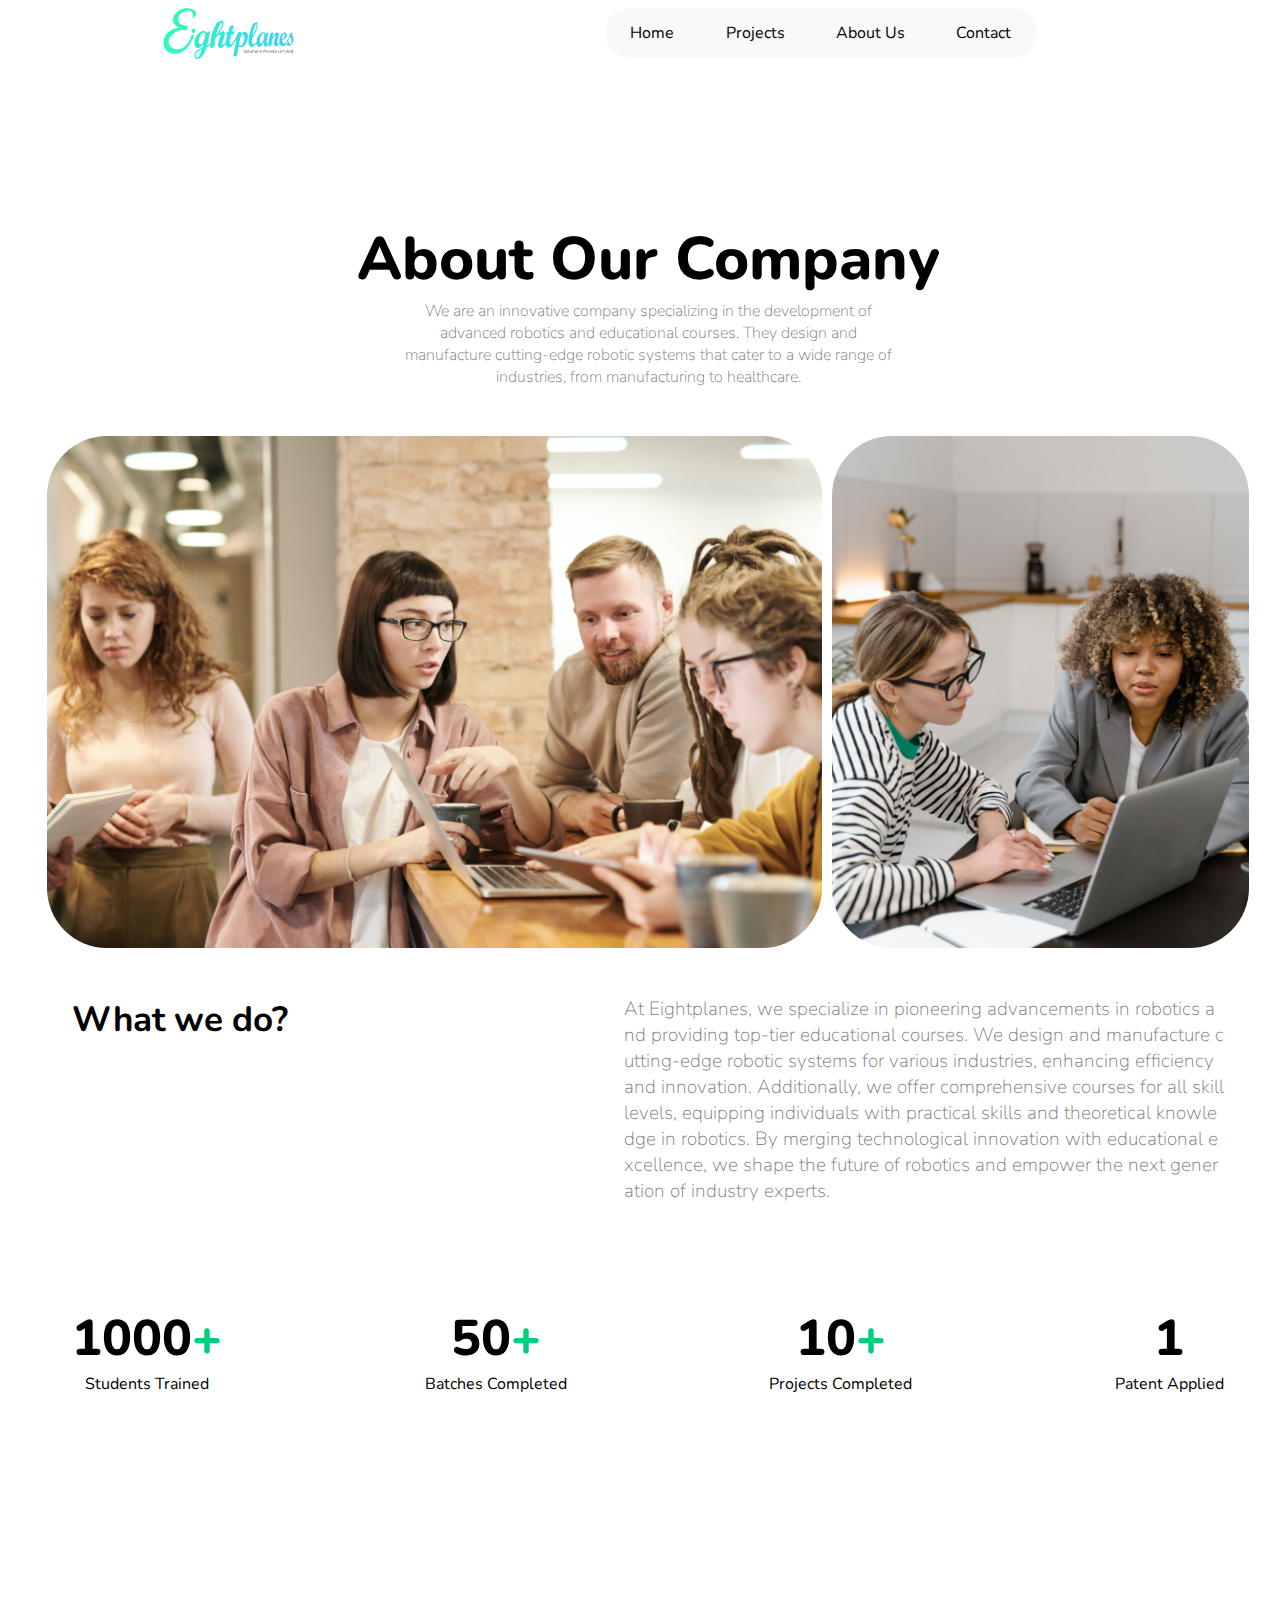
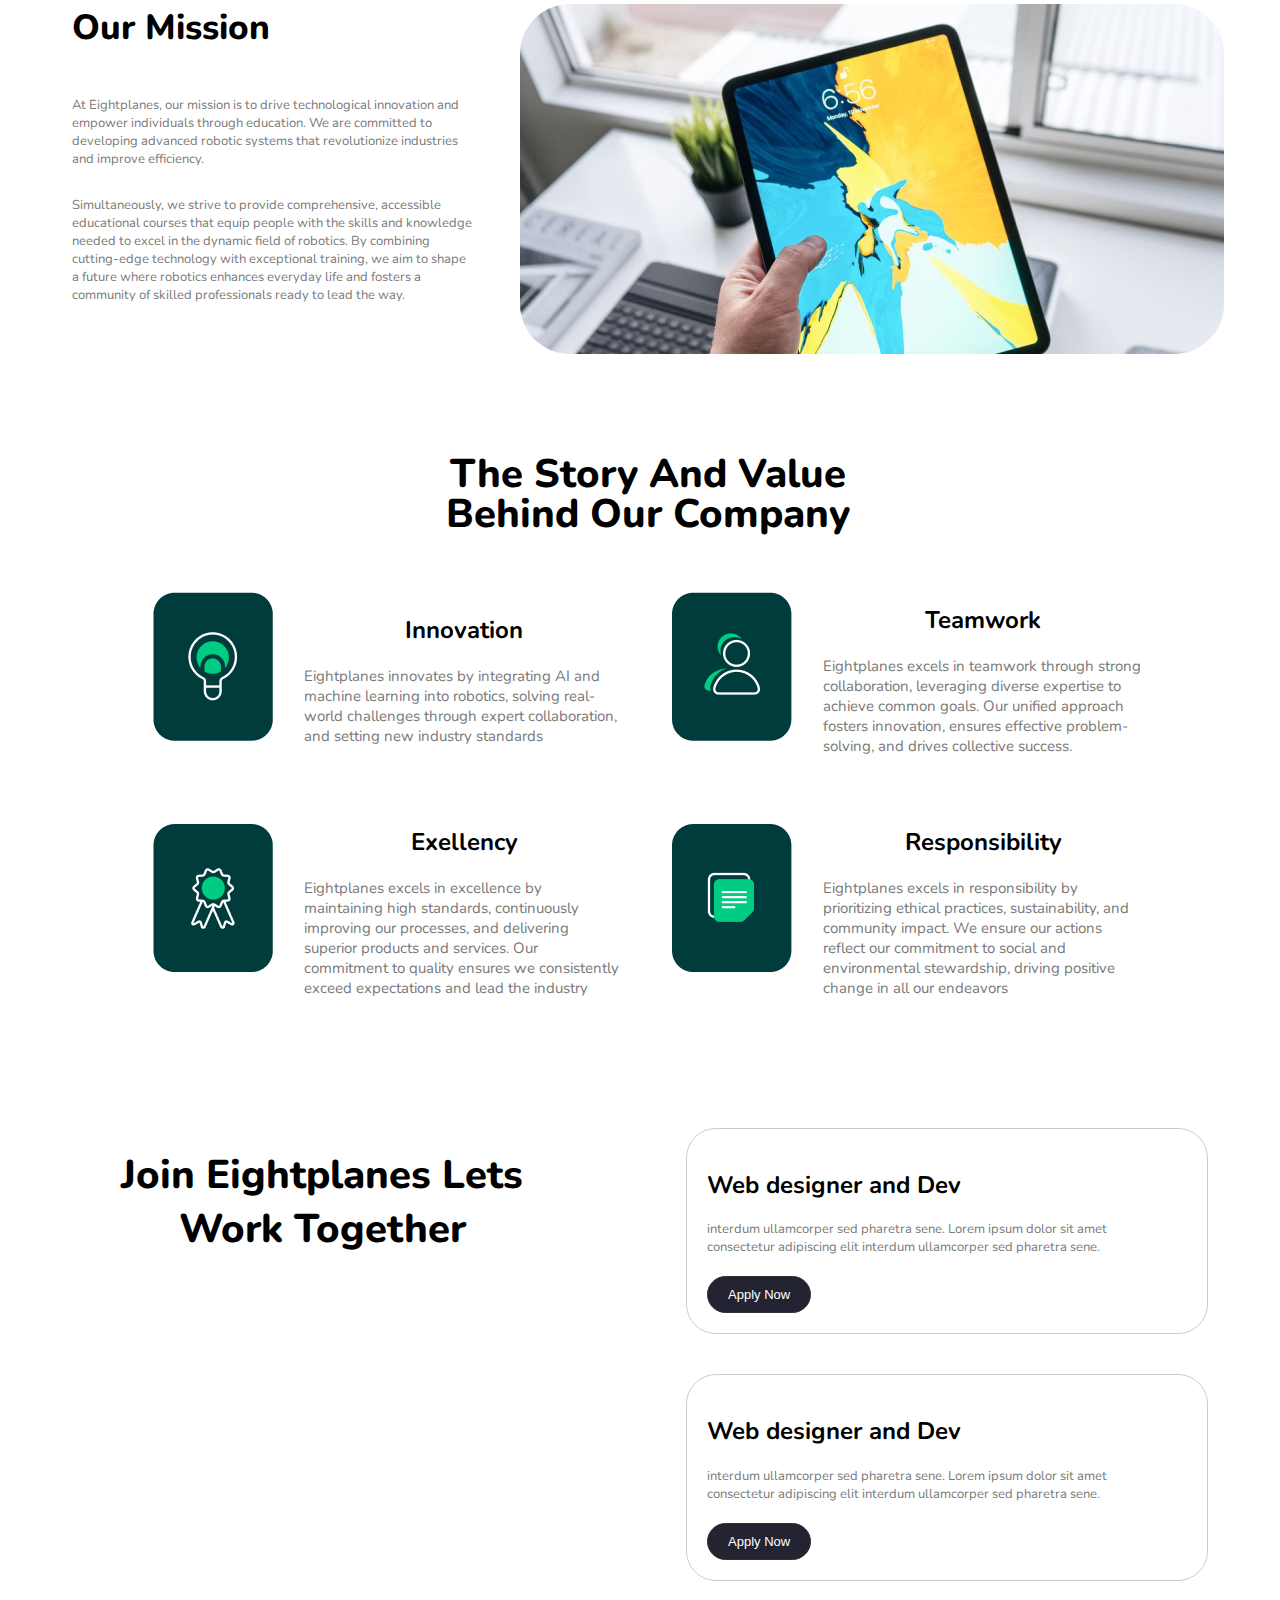
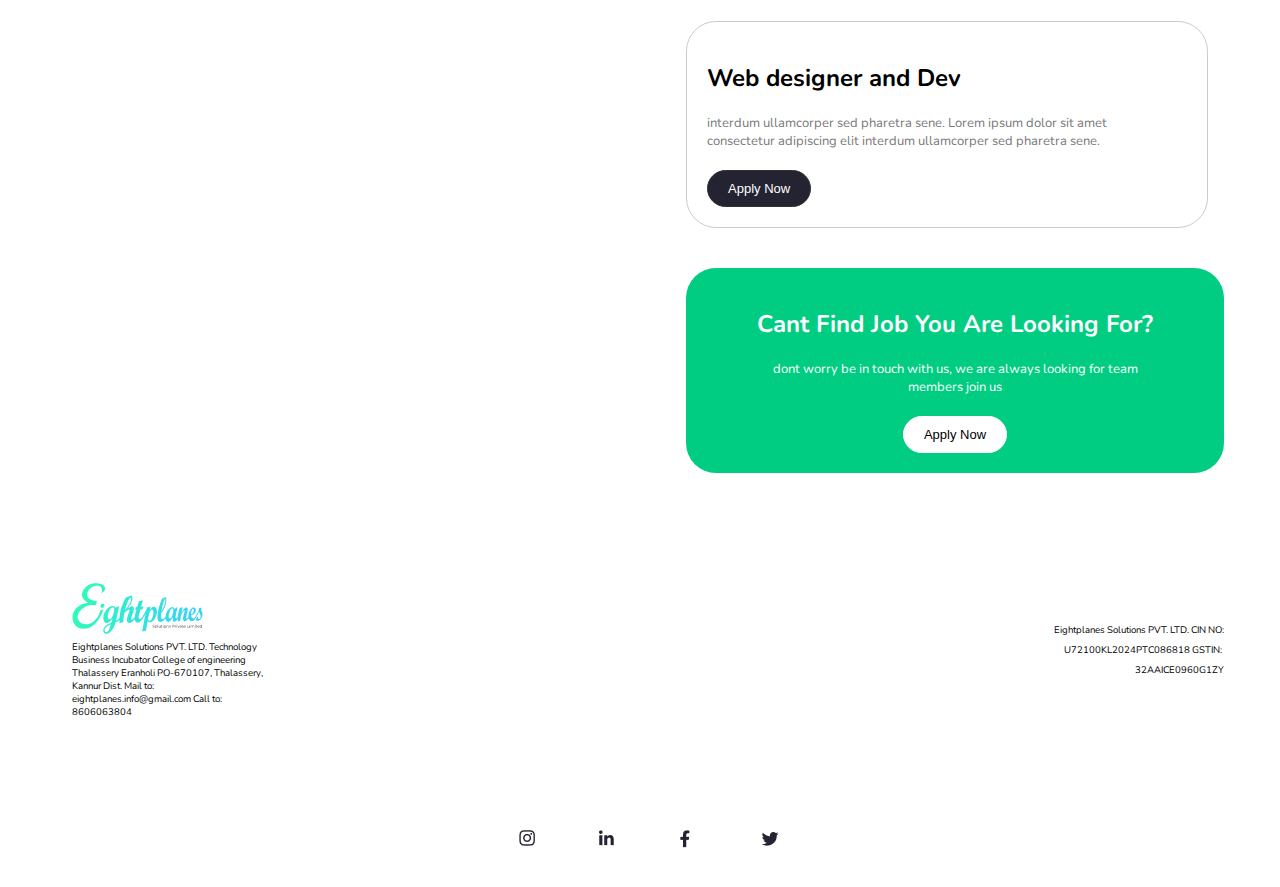
==== About.html @ cf3c5004 "Update About.html" ====
<!DOCTYPE html>
<html lang="en">
  <head>
    <link rel="preconnect" href="https://fonts.googleapis.com" />
    <link rel="preconnect" href="https://fonts.gstatic.com" crossorigin />
    <link
      href="https://fonts.googleapis.com/css2?family=Josefin+Slab&family=Keania+One&family=Merriweather&family=Montserrat&family=Nunito:ital,wght@0,200..1000;1,200..1000&family=Sacramento&display=swap"
      rel="stylesheet"
    />
    <meta charset="UTF-8" />
    <meta name="viewport" content="width=device-width, initial-scale=1.0" />
    <link rel="stylesheet" href="/About_Styles.css" />
    <link
      rel="stylesheet"
      href="https://cdnjs.cloudflare.com/ajax/libs/font-awesome/6.6.0/css/all.min.css"
      integrity="sha512-Kc323vGBEqzTmouAECnVceyQqyqdsSiqLQISBL29aUW4U/M7pSPA/gEUZQqv1cwx4OnYxTxve5UMg5GT6L4JJg=="
      crossorigin="anonymous"
      referrerpolicy="no-referrer"
    />
    <title>Document</title>
  </head>
  <body>
    <div class="circle"></div>
    <div class="circle_2"></div>
    <div class="nav">
      <div class="eplogo">
        <img src="Group 37271.png" alt="" class="logo" />
      </div>
      <div class="navbar-links">
        <a href="#">Home</a>
        <a href="#projectsections1">Projects</a>
        <a href="About.html">About Us</a>
        <a href="#contactpage">Contact</a>
      </div>
      <div class="toggle_btn">
        <i class="fa-solid fa-bars"></i>
      </div>
    </div>
    <div class="dropdown_menu open">
      <ul>
        <li>Home</li>
        <li>About Us</li>
        <li>Contact Us</li>
        <li>Products</li>
      </ul>
    </div>
    <script>
      const toggleBtn = document.querySelector('.toggle_btn')
      const toggleBtnIcon = document.querySelector('.toggle_btn i')
      const DropDownMenu = document.querySelector('.dropdown_menu')

      toggleBtn.onclick = function(){
          DropDownMenu.classList.toggle('open')
          const isOpen = DropDownMenu.classList.contains('open')

          toggleBtnIcon.classList = isOpen
              ? 'fa-solid fa-xmark'
              : 'fa-solid fa-bars'
      }
  </script>
    <div class="main">
      <h1 class="first_h">About Our Company</h1>
      <p class="about_p">
        We are an innovative company specializing in the development of advanced
        robotics and educational courses. They design and manufacture
        cutting-edge robotic systems that cater to a wide range of industries,
        from manufacturing to healthcare.
      </p>
      <div class="imgs">
        <img src="Photo.jpg" class="img_1" alt="" />
        <img src="Photo_2.jpg" class="img_1" alt="" />
      </div>
      <div class="bottom_content">
        <h2>What we do?</h2>
        <div class="child_bottom_cont">
          <p>
            At Eightplanes, we specialize in pioneering advancements in robotics
            and providing top-tier educational courses. We design and
            manufacture cutting-edge robotic systems for various industries,
            enhancing efficiency and innovation. Additionally, we offer
            comprehensive courses for all skill levels, equipping individuals
            with practical skills and theoretical knowledge in robotics. By
            merging technological innovation with educational excellence, we
            shape the future of robotics and empower the next generation of
            industry experts.
          </p>
        </div>
      </div>
      <div class="achieve">
        <div>
          <h1>1000<span style="color: #00cd82">+</span></h1>
          <p>Students Trained</p>
        </div>
        <div>
          <h1>50<span style="color: #00cd82">+</span></h1>
          <p>Batches Completed</p>
        </div>
        <div>
          <h1>10<span style="color: #00cd82">+</span></h1>
          <p>Projects Completed</p>
        </div>
        <div>
          <h1>1</h1>
          <p>Patent Applied</p>
        </div>
      </div>
      <div class="our_mission">
        <div class="mis_content">
          <h1>Our Mission</h1>
          <p>
            At Eightplanes, our mission is to drive technological innovation and
            empower individuals through education. We are committed to
            developing advanced robotic systems that revolutionize industries
            and improve efficiency.
          </p>

          <p>
            Simultaneously, we strive to provide comprehensive, accessible
            educational courses that equip people with the skills and knowledge
            needed to excel in the dynamic field of robotics. By combining
            cutting-edge technology with exceptional training, we aim to shape a
            future where robotics enhances everyday life and fosters a community
            of skilled professionals ready to lead the way.
          </p>
        </div>
        <img src="Mission-Ph.jpg" class="mis_image" alt="" />
      </div>
      <div class="story">
        <h1>The Story And Value Behind Our Company</h1>
        <div class="cards">
          <div class="card_in">
            <div class="card_content">
              <div class="card-a"><img src="Bulb.png" alt="" /></div>

              <div class="para">
                <h2>Innovation</h2>
                <p>
                  Eightplanes innovates by integrating AI and machine learning
                  into robotics, solving real-world challenges through expert
                  collaboration, and setting new industry standards
                </p>
              </div>
            </div>
            <div class="card_content">
              <div class="card-a"><img src="team.png" alt="" /></div>

              <div class="para">
                <h2>Teamwork</h2>
                <p>
                  Eightplanes excels in teamwork through strong collaboration,
                  leveraging diverse expertise to achieve common goals. Our
                  unified approach fosters innovation, ensures effective
                  problem-solving, and drives collective success.
                </p>
              </div>
            </div>
          </div>
          <div class="card_in">
            <div class="card_content">
              <div class="card-a"><img src="Badge.png" alt="" /></div>

              <div class="para">
                <h2>Exellency</h2>
                <p>
                  Eightplanes excels in excellence by maintaining high
                  standards, continuously improving our processes, and
                  delivering superior products and services. Our commitment to
                  quality ensures we consistently exceed expectations and lead
                  the industry
                </p>
              </div>
            </div>
            <div class="card_content">
              <div class="card-a"><img src="Responsibility.png" alt="" /></div>

              <div class="para">
                <h2>Responsibility</h2>
                <p>
                  Eightplanes excels in responsibility by prioritizing ethical
                  practices, sustainability, and community impact. We ensure our
                  actions reflect our commitment to social and environmental
                  stewardship, driving positive change in all our endeavors
                </p>
              </div>
            </div>
          </div>
        </div>
      </div>
      <div class="jobs">
        <div class="title">
          <h1>Join Eightplanes Lets Work Together</h1>
        </div>
        <div class="job">
          <div class="job_card">
            <h2>Web designer and Dev</h2>
            <div class="pg">
              <p>
                interdum ullamcorper sed pharetra sene. Lorem ipsum dolor sit
                amet consectetur adipiscing elit interdum ullamcorper sed
                pharetra sene.
              </p>
            </div>
            <button class="btn">Apply Now</button>
          </div>
          <div class="job_card">
            <h2>Web designer and Dev</h2>
            <div class="pg">
              <p>
                interdum ullamcorper sed pharetra sene. Lorem ipsum dolor sit
                amet consectetur adipiscing elit interdum ullamcorper sed
                pharetra sene.
              </p>
            </div>
            <button class="btn">Apply Now</button>
          </div>
          <div class="job_card">
            <h2>Web designer and Dev</h2>
            <div class="pg">
              <p>
                interdum ullamcorper sed pharetra sene. Lorem ipsum dolor sit
                amet consectetur adipiscing elit interdum ullamcorper sed
                pharetra sene.
              </p>
            </div>
            <button class="btn">Apply Now</button>
          </div>
          <div class="green_card">
            <h2>Cant Find Job You Are Looking For?</h2>
            <div class="pg">
              <p>
                dont worry be in touch with us, we are always looking for team
                members join us
              </p>
            </div>

            <button class="btn_grn">Apply Now</button>
          </div>
        </div>
      </div>
      <div class="footer">
        <div class="prim">
          <div class="logo"><img src="/Group 37271.png" alt=""></div>
          <div class="address">
            <p>
              Eightplanes Solutions PVT. LTD. Technology Business Incubator
              College of engineering Thalassery Eranholi PO-670107, Thalassery,
              Kannur Dist. Mail to: eightplanes.info@gmail.com Call to:
              8606063804
            </p>
          </div>
        </div>
        <div class="numbers">
          <p>
            Eightplanes Solutions PVT. LTD. CIN NO: U72100KL2024PTC086818
            GSTIN:  32AAICE0960G1ZY
          </p>
        </div>
      </div>
      <div class="social">
        <div class="insta"><img src="insta.png" alt="" /></div>
        <div class="link"><img src="link.png" alt="" /></div>
        <div class="face"><img src="face.png" alt="" /></div>
        <div class="twit"><img src="twitter.png" alt="" /></div>
      </div>
    </div>
  </body>
</html>
---- About_Styles.css ----
h1 {
  margin: 0px;
}
body {
  font-family: "Nunito", sans-serif;
  display: flex;
  flex-flow: column;
  align-items: center;
  justify-content: center;
  width: 100%;
}
.navbar-links {
  display: flex;
  align-items: center;
  justify-content: space-around;
  width: 27rem;
  background-color: #f9f9f9;
  border-radius: 30px;
  margin-right: 6rem;
}
.navbar-links a {
  text-decoration: none;
  color: black;
  font-family: "Nunito", sans-serif;
}
.nav {
  z-index: 2;
  justify-content: space-around;
  display: flex;
  flex-flow: row;
  width: 100%;
}
.dropdown_menu {
  display: none;
  position: absolute;
  right: 1rem;
  top: 70px;
  height: 0px;
  font-size: 0.7rem;
  text-align: right;
  width: 320px;
  background: rgba(80, 80, 80, 0.2);
  overflow: hidden;
  backdrop-filter: blur(5px);
  border-radius: 20px;
  transition: height 0.2s cubic-bezier(0.175, 0.885, 0.32, 1.275);
}
.dropdown_menu.open {
  height: 180px;
}
.dropdown_menu ul {
  padding-left: 0;
}
.dropdown_menu li {
  justify-content: center;
  align-items: center;
  padding: 0.7rem;
  display: flex;
  list-style: none;
  padding-right: 0.7rem;
}
.nav .toggle_btn {
  color: black;
  cursor: pointer;
  font-size: 1.5rem;
  display: none;
}
.about_p {
  font-weight: 2;
  text-align: center;
  width: 31.25rem;
  font-size: 1rem;
  color: #797979;
}

.list p {
  font-size: 0.813rem;
  font-weight: 600;
  padding-left: i.875rem;
  padding-right: 1.875rem;
  margin: 0px;
}
.odd {
  padding-right: 0px;
}
.list {
  align-items: center;
  margin: 0px;
  background: white;
  border-radius: 2.438rem;
  justify-content: center;
  padding: 0.313rem;
  display: flex;
  flex-flow: row;
  width: -moz-fit-content;
  width: fit-content;
  height: 0.625rem;
  padding-left: 3.25rem;
  padding-top: 1.5rem;
  padding-bottom: 1.5rem;
}
.eplogo {
  height: 3.125rem;
}
.main {
  margin-top: 10rem;
  align-items: center;
  justify-content: center;
  display: flex;
  flex-direction: column;
  height: fit-content;
  width: 100%;
}
.main p {
  margin: 0px;
}
.main h1 {
  text-align: center;
  font-weight: 800;
  font-size: 3.75rem;
}
.imgs {
  align-items: center;
  width: -moz-fit-content;
  width: fit-content;
  height: 40vw;
  display: flex;
  gap: 0.625rem;
  justify-content: center;
  margin: 3rem 0;
}

.img_1,
.img_2 {
  border-radius: 3.75rem;
  height: 100%;
}
.bottom_content {
  padding-bottom: 6.25rem;
  height: fit-content;
  width: 90%;
  display: flex;
  flex-flow: row;
  justify-content: space-between;
}
.bottom_content h2 {
  margin: 0px;
  font-size: 2.188rem;
}
.child_bottom_cont {
  height: fit-content;
  width: 37.5rem;
  word-break: break-all;
  align-items: end;
}
.child_bottom_cont p {
  font-size: 1.188rem;
  font-weight: 2;
  color: #797979;
}
.achieve {
  height: 6.25rem;
  width: 90%;
  display: flex;
  flex-flow: row;
  justify-content: space-between;
}
.achieve h1 {
  font-size: 3.125rem;
}
.achieve div {
  text-align: center;
  height: 9.375rem;
  width: -moz-fit-content;
  width: fit-content;
  display: flex;
  flex-flow: column;
}
.our_mission {
  margin-top: 12.5rem;
  width: 90%;
  display: flex;
  flex-flow: row;
  gap: 3rem;
}
.our_mission h1 {
  width: -moz-fit-content;
  width: fit-content;
  font-size: 2.188rem;
}
.mis_content {
  display: flex;
  justify-content: space-between;
  flex-flow: column;
  height: 18.75rem;
  width: 50rem;
}
.mis_content h1 {
  margin-bottom: 1rem;
}
.mis_content p {
  width: 25rem;
  font-size: 0.813rem;
  color: #797979;
}
.mis_image {
  border-radius: 3.125rem;
  width: 120%;
}
.story {
  padding-top: 6.25rem;
  padding-bottom: 6.25rem;
  height: fit-content;
  width: 62.5rem;
  display: flex;
  flex-flow: column;
  align-items: center;
}
.story h1 {
  line-height: 2.5rem;
  text-align: center;
  font-size: 2.5rem;
  margin-top: 0px;
  width: 31.25rem;
}
.cards {
  display: flex;
  flex-flow: column;
  height: fit-content;
}
.card_in {
  margin-top: 3.125rem;
  height: fit-content;
  gap: 3rem;
  display: flex;
  flex-flow: row;
  justify-content: space-between;
}
.card_content {
  display: flex;
  flex-flow: row;
  align-items: center;
  justify-content: space-evenly;
  gap: 2rem;
}
.card-a {
  border-radius: 0.625rem;
  width: 7.438rem;
}

.para {
  align-items: center;
  width: 20rem;
  display: flex;
  flex-flow: column;
}
.para h1 {
  font-size: 0.7rem;
  font-weight: 400;
}
.para p {
  font-size: 0.938rem;
  color: #797979;
}
.jobs {
  justify-content: space-between;
  display: flex;
  flex-flow: row;
  width: 90%;
  height: fit-content;
  margin-bottom: 5rem;
}
.job {
  display: flex;
  flex-flow: column;
  justify-content: space-between;
  margin-left: 3rem;
  padding: 0.625rem 0;
  height: fit-content;
}
.job_card {
  border-style: solid;
  border-width: 0.063rem;
  border-radius: 1.875rem;
  margin-top: 1.25rem;
  margin-bottom: 1.25rem;
  border-color: #cbcbcb;
  padding-top: 1.25rem;
  padding-bottom: 1.25rem;
  padding-left: 1.25rem;
  display: flex;
  flex-flow: column;
  width: 31.25rem;
  height: fit-content;
}
button {
  font-size: 0.813rem;
  width: -moz-fit-content;
  width: fit-content;
  height: fit-content;
  background-color: #242331;
  color: #ffffff;
  padding-bottom: 0.625rem;
  padding-top: 0.625rem;
  border-style: solid;
  border-radius: 1.25rem;
  border-width: 0.063rem;
  border-color: #313131;
  padding-left: 1.25rem;
  padding-right: 1.25rem;
  margin-top: 1.25rem;
}
.pg {
  width: 25rem;
  height: fit-content;
}
.pg p {
  font-size: 0.813rem;
  color: #797979;
}
.title {
  padding-top: 3.125rem;
  width: 31.25rem;
  font-size: 2.5rem;
}
.title h1 {
  font-size: 2.5rem;
}
.green_card {
  color: white;
  margin-top: 1.25rem;
  margin-bottom: 1.25rem;
  background-color: #00cd82;
  text-align: center;
  border-width: 0.188rem;
  border-color: white;
  border-radius: 1.875rem;
  padding: 1.25rem;
  display: flex;
  flex-flow: column;
  width: 31.125rem;
  height: fit-content;
  justify-content: center;
  align-items: center;
}
.green_card p {
  color: #ffffff;
}
.green_card button {
  background-color: #ffffff;
  border-color: white;
  color: black;
}
.btn {
  transition: color 0.5s, background-color 0.5s;
}
.btn_grn {
  transition: color 0.5s, background-color 0.5s;
}
.btn:hover {
  font-size: 0.813rem;
  width: -moz-fit-content;
  width: fit-content;
  height: fit-content;
  background-color: white;
  color: black;
  padding-bottom: 0.625rem;
  padding-top: 0.625rem;
  border-style: solid;
  border-radius: 1.25rem;
  border-width: 0.063rem;
  border-color: #313131;
  padding-left: 1.25rem;
  padding-right: 1.25rem;
  margin-top: 1.25rem;
}
.btn_grn:hover {
  font-size: 0.813rem;
  width: -moz-fit-content;
  width: fit-content;
  height: fit-content;
  background-color: #00cd82;
  color: white;
  padding-bottom: 0.625rem;
  padding-top: 0.625rem;
  border-style: solid;
  border-radius: 1.25rem;
  border-width: 0.063rem;
  border-color: white;
  padding-left: 1.25rem;
  padding-right: 1.25rem;
  margin-top: 1.25rem;
}
.footer {
  margin-bottom: 5rem;
  width: 90%;
  height: fit-content;
  display: flex;
  flex-flow: row;
  justify-content: space-between;
  align-items: center;
}
.prim {
  width: -moz-fit-content;
  width: fit-content;
  height: fit-content;
  display: flex;
  flex-flow: column;
  justify-content: space-between;
}
.prim .eplogo {
  margin-bottom: 1.25rem;
}
.address {
  width: 12.5rem;
  font-size: 0.6rem;
  color: black;
}
.numbers {
  width: 12.5rem;
  height: fit-content;
  font-size: 0.6rem;
  align-items: center;
  justify-content: center;
}
.numbers p {
  line-height: 1.25rem;
  text-align: right;
}
.social {
  width: -moz-fit-content;
  width: fit-content;
  height: fit-content;
  display: flex;
  flex-flow: row;
}
.insta {
  margin: 2rem;
  width: 1.047rem;
  height: 1.047rem;
}
.link {
  margin: 2rem;
  width: 1.047rem;
  height: 1.047rem;
}
.face {
  margin: 2rem;
  width: 1.047rem;
  height: 1.047rem;
}
.twit {
  margin: 2rem;
  width: 1.047rem;
  height: 1.047rem;
}

@media (max-width: 1100px) {
  .card-a{
    margin-top: 2.9rem;
  }
  .card-b{
    margin-top: 2.9rem;
  }
  .card-c{
    margin-top: 2.9rem;
  }
  .card-d{
    margin-top: 2.9rem;
  }
  .mis_content{
    width: fit-content;
  }
  .mis_image{
    width: 30rem;
  }
  .our_mission{
    width: fit-content;
  }
  .para {
    width: 15rem;
  }
}

@media (max-width: 800px) {
  .card-a{
    margin-top: 2.9rem;
  }
  .card-b{
    margin-top: 2.9rem;
  }
  .card-c{
    margin-top: 2.9rem;
  }
  .card-d{
    margin-top: 2.9rem;
  }
  .numbers p{
    margin-top: 2rem;
  }
  body{
    display: flex;
    align-items: center;
  }

  .mis_content{
    width: fit-content;
    align-items: center;
  }
  .card_in {
    flex-flow: column;
  }

  .our_mission {

    flex-direction: column;
    align-items: center;
  }
  .mis_content h1{
    font-size: 3rem;
  }
  .mis_content p{
    width: 35rem;
    text-align: center;
    font-size: 0.9rem;
  }
  .job_card{
    padding-left: 0;
    align-items: center;
  }
  .job_card p{
    text-align: center;
  }

  .mis_image {
    width: 100%;
  }

  .jobs {
    flex-direction: column;
    align-items: center;
  }

  .job {
    margin-left: 0;
    align-items: center;
  }
}

@media (max-width: 600px) {
  .nav .toggle_btn{
    display: block;
  }
  .dropdown_menu{
    display: block;
    top : 85px;
    width: 33.438rem;
  }
  .eplogo .logo{
    margin-left: 2rem;
    width: 5rem;
    height: 2rem;
  }
  .nav{
    align-items: center;
    justify-content: space-between;
    padding: 2rem;
  }
  .nav .list{
    display: none;
  }
  .nav .toggle_btn{
    margin-right: 2rem;
    display: block;
  }
  .bottom_content h2{
    font-size: 2rem;
  }
  .child_bottom_cont p{
    font-size: 1rem;
  }
  .achieve h1{
    font-size: 2.5rem;
  }
  .achieve p{
    display: flex;
    align-items: center;
    text-align: center;
    font-size: 0.9rem;
  }
  .main .first_h{
    margin-top: 5rem;
    font-size: 3rem;
    margin-bottom: 2rem;
  }
  body{
    width: 100vw;
    display: flex;
    justify-content: space-between;
    align-items: center;
  }
  .imgs {
    flex-direction: column;
    height: fit-content;
    width: 90%;
  }

  .img_1 {
    height: auto;
    width: 100%;
  }

  .job_card {
    align-items: center;
    padding-left: 0;
    width: 22rem;
  }

  .pg {
    width: 20rem;
    text-align: center;
  }
  .story{
    width: fit-content;
  }
  .our_mission{
    width: fit-content;
    align-items: center;
  }
  .mis_content{
    display: flex;
    align-items: center;
    width: fit-content;
    text-align: center;
  }
  .numbers{
    margin-top: 2.1rem;
  }
}

@media (max-width: 412px) {
  .cards{
    width: 20rem;
  }
  .dropdown_menu{
    right: 20px;
    display: block;
    width: 20rem;
  }
  .main .first_h{
    font-size: 2.5rem;
  }
  .bottom_content{
    align-items: center;
    flex-flow: column;
  }
  .bottom_content h2{
    font-size: 2rem;
  }
  .child_bottom_cont{
    width: 20rem;
  }
  .child_bottom_cont p{
    width: 20rem;
    text-align: center;
    font-size: 0.7rem;
  }
  .achieve{
    align-items: center;
    justify-content: space-between;
    height: fit-content;
  }
  .mis_content{
    height: fit-content;
  }
  .mis_image{
    border-radius: 1rem;
    width: 20rem;
  }
  .nav .toggle_btn{
    margin-right: 0;
  }
  .nav{
    justify-content: space-between;
    width: 20rem;
    padding: 0;
    align-items: center;
  }
  .eplogo{
    align-items: center;
    display: flex;
    justify-content: left;
  }
  .eplogo .logo{
    margin-left:0 ;
  }
  .first_h{
    width: 20rem;
  }
  body{
    width: 100vw;
    display: flex;
    justify-content: space-between;
    align-items: center;
  }
  .our_mission{
    width: fit-content;
  }
  .mis_content{
    width: fit-content;
  }
  .mis_content p{
    width: 20rem;
  }
  .about_p{
    width: 20rem;
  }
  .story h1{
    width: 20rem;
  }
  .green_card{
    width: 20rem;
  }
  .title h1{
    width: 20rem;
  }
  .title{
    width: 20rem;
  }
  .achieve{
    flex-flow: column;
    width: fit-content;
  }
  .card-a img{
    height: 8em;
  }
  .card_content{
    width: 20rem;
  }
  .para p{
    font-size: 0.7rem;
  }
  .para h2{
    text-align: left;
  }
  .para{
    display: flex;
    align-items: flex-start;
    justify-content: right;
  }
  .address p{
    text-align: center;
    font-size: 0.5rem;
  }
  .footer{
    flex-flow: column;
  }
  .numbers p{
    text-align: center;
    font-size: 0.5rem;
    margin-top: 0;
  }
  .numbers{
    padding-top: 0;
  }
  .prim .logo{
    margin-bottom: 24px;
    align-items: center;
    display: flex;
    justify-content: center;
    margin-left:0 ;
  }
}
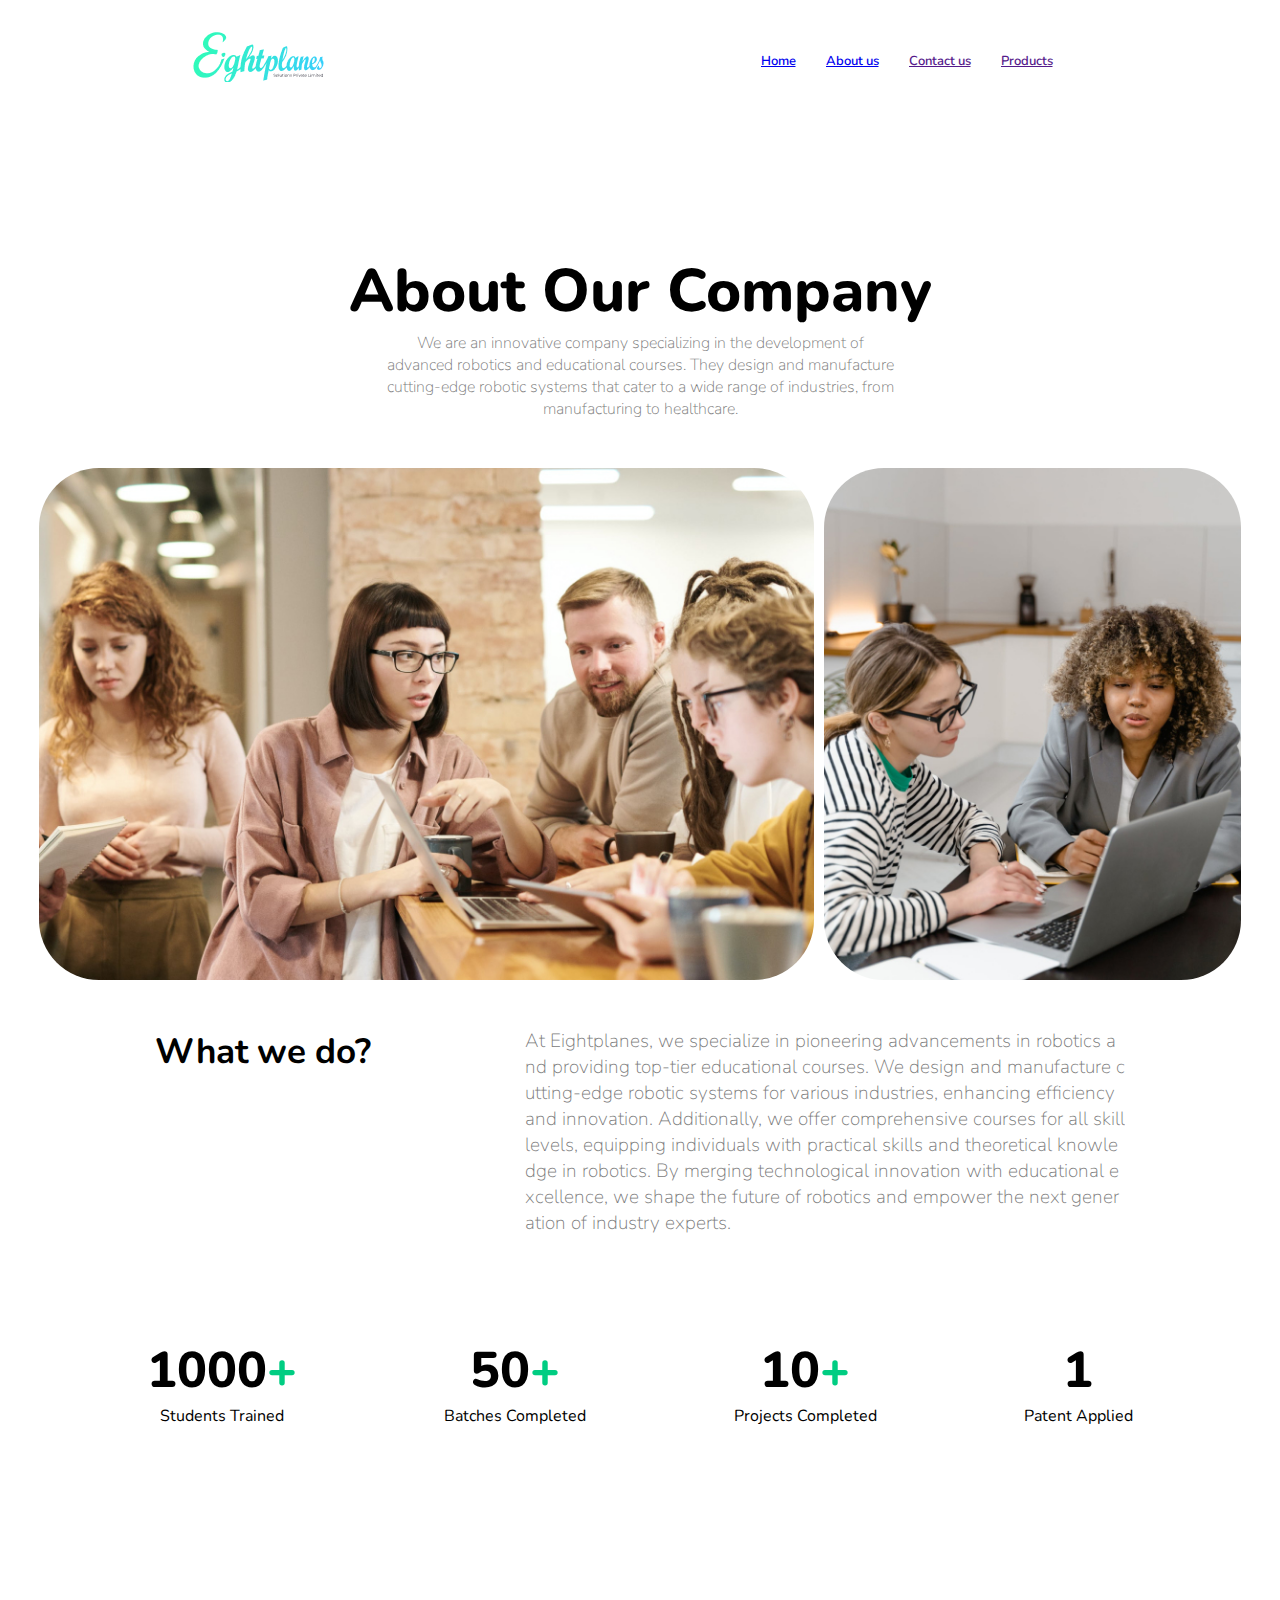
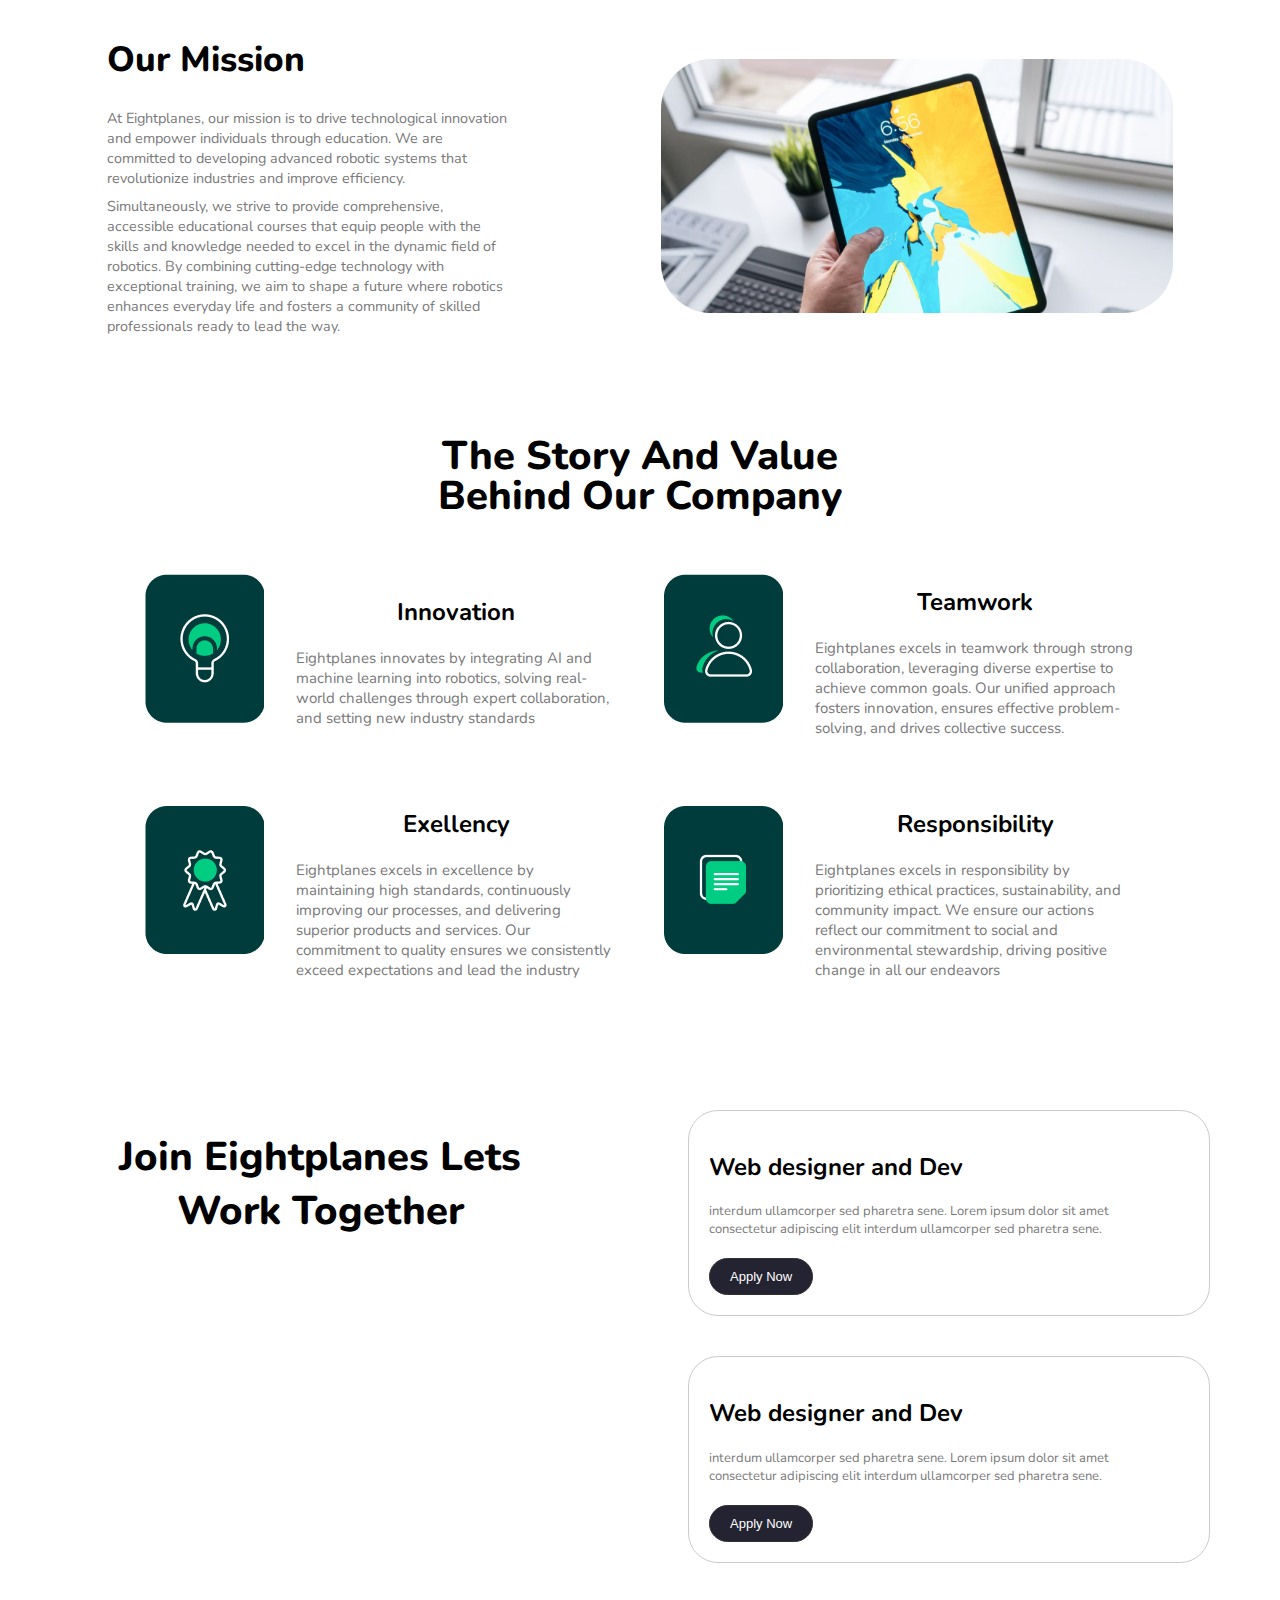
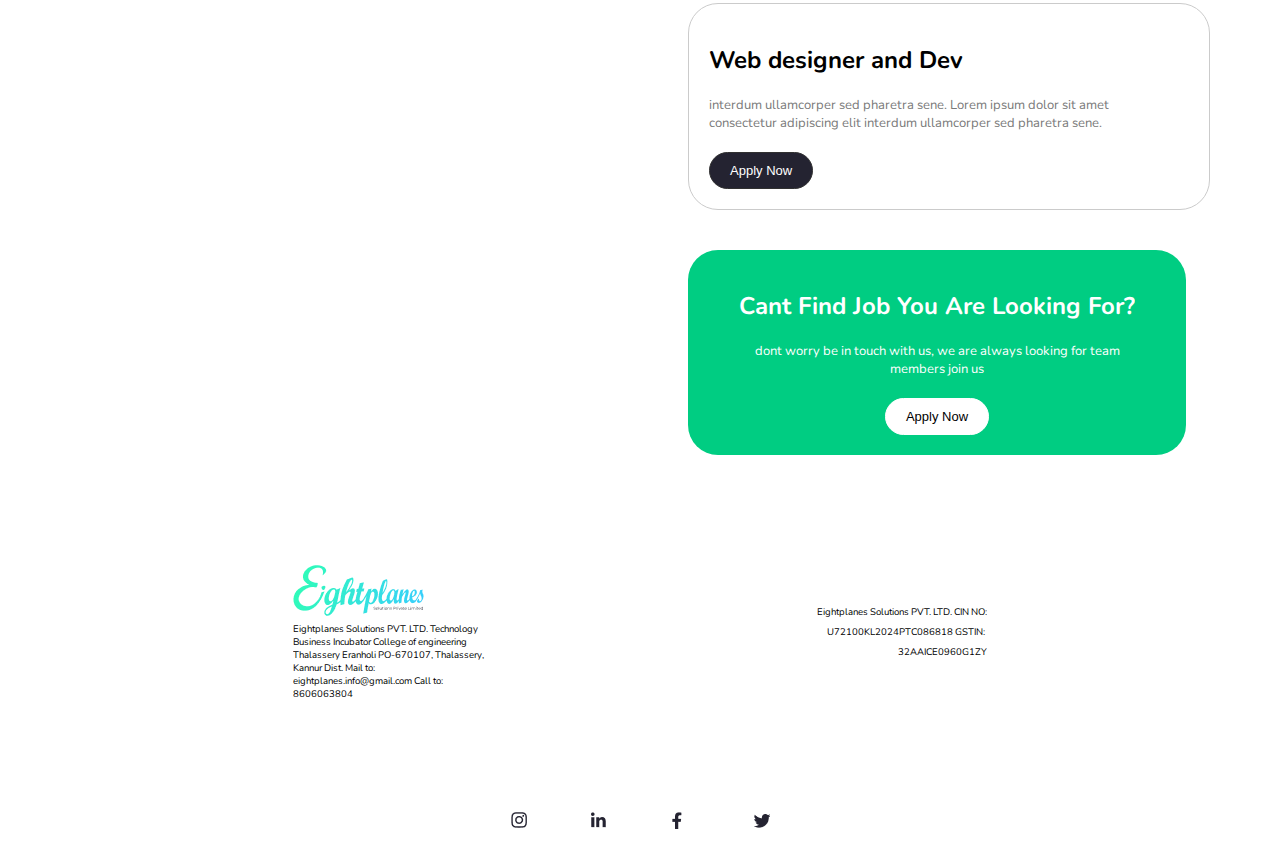
==== commit 1fba3e5f: "Add files via upload" ====
--- a/About.html
+++ b/About.html
@@ -26,23 +26,25 @@
       <div class="eplogo">
         <img src="Group 37271.png" alt="" class="logo" />
       </div>
-      <div class="navbar-links">
-        <a href="#">Home</a>
-        <a href="#projectsections1">Projects</a>
-        <a href="About.html">About Us</a>
-        <a href="#contactpage">Contact</a>
+      <div class="list">
+        <p><a href="index.html">Home</a></p>
+        <p><a href="#">About us</a></p>
+        <p><a href="">Contact us</a></p>
+        <p class="odd"><a href="">Products</a></p>
       </div>
       <div class="toggle_btn">
         <i class="fa-solid fa-bars"></i>
       </div>
     </div>
-    <div class="dropdown_menu open">
-      <ul>
-        <li>Home</li>
-        <li>About Us</li>
-        <li>Contact Us</li>
-        <li>Products</li>
-      </ul>
+    <div class="cover-drop">
+      <div class="dropdown_menu open">
+        <ul>
+          <li><a href="index.html">Home</a></li>
+          <li><a href="#">About us</a></li>
+          <li><a href="">Contact us</a></li>
+          <li><a href="">Products</a></li>
+        </ul>
+      </div>
     </div>
     <script>
       const toggleBtn = document.querySelector('.toggle_btn')
@@ -60,12 +62,14 @@
   </script>
     <div class="main">
       <h1 class="first_h">About Our Company</h1>
-      <p class="about_p">
+      <div class="about_p">
+        <p>
         We are an innovative company specializing in the development of advanced
         robotics and educational courses. They design and manufacture
         cutting-edge robotic systems that cater to a wide range of industries,
         from manufacturing to healthcare.
-      </p>
+        </p>
+      </div>
       <div class="imgs">
         <img src="Photo.jpg" class="img_1" alt="" />
         <img src="Photo_2.jpg" class="img_1" alt="" />
--- a/About_Styles.css
+++ b/About_Styles.css
@@ -1,3 +1,7 @@
+*{
+  overflow-x: hidden;
+}
+
 h1 {
   margin: 0px;
 }
@@ -7,34 +11,27 @@
   flex-flow: column;
   align-items: center;
   justify-content: center;
-  width: 100%;
-}
-.navbar-links {
-  display: flex;
-  align-items: center;
-  justify-content: space-around;
-  width: 27rem;
-  background-color: #f9f9f9;
-  border-radius: 30px;
-  margin-right: 6rem;
-}
-.navbar-links a {
-  text-decoration: none;
-  color: black;
-  font-family: "Nunito", sans-serif;
+  width: 100vw;
+  margin: 0;
 }
 .nav {
+  margin-top: 2rem;
+  padding-left: 0;
+  padding-right: 0;
   z-index: 2;
   justify-content: space-around;
   display: flex;
   flex-flow: row;
-  width: 100%;
+  width: 100vw;
+}
+.cover-drop{
+  width: 100vw;
+  display: flex;
+  align-items: flex-start;
+  justify-content: right;
 }
 .dropdown_menu {
   display: none;
-  position: absolute;
-  right: 1rem;
-  top: 70px;
   height: 0px;
   font-size: 0.7rem;
   text-align: right;
@@ -66,11 +63,17 @@
   display: none;
 }
 .about_p {
+  display: flex;
+  align-items: center;
+  justify-content: center;
+  width: 100vw;
   font-weight: 2;
   text-align: center;
-  width: 31.25rem;
   font-size: 1rem;
   color: #797979;
+}
+.about_p p{
+  width: 32.125rem;
 }
 
 .list p {
@@ -84,6 +87,7 @@
   padding-right: 0px;
 }
 .list {
+  overflow-y: hidden;
   align-items: center;
   margin: 0px;
   background: white;
@@ -100,6 +104,7 @@
   padding-bottom: 1.5rem;
 }
 .eplogo {
+  overflow-y: hidden;
   height: 3.125rem;
 }
 .main {
@@ -121,8 +126,7 @@
 }
 .imgs {
   align-items: center;
-  width: -moz-fit-content;
-  width: fit-content;
+  width: 100vw;
   height: 40vw;
   display: flex;
   gap: 0.625rem;
@@ -138,10 +142,10 @@
 .bottom_content {
   padding-bottom: 6.25rem;
   height: fit-content;
-  width: 90%;
-  display: flex;
-  flex-flow: row;
-  justify-content: space-between;
+  width: 100vw;
+  display: flex;
+  flex-flow: row;
+  justify-content: space-evenly;
 }
 .bottom_content h2 {
   margin: 0px;
@@ -160,10 +164,10 @@
 }
 .achieve {
   height: 6.25rem;
-  width: 90%;
-  display: flex;
-  flex-flow: row;
-  justify-content: space-between;
+  width: 100vw;
+  display: flex;
+  flex-flow: row;
+  justify-content: space-evenly;
 }
 .achieve h1 {
   font-size: 3.125rem;
@@ -178,13 +182,14 @@
 }
 .our_mission {
   margin-top: 12.5rem;
-  width: 90%;
-  display: flex;
-  flex-flow: row;
+  width: 100vw;
+  display: flex;
+  flex-flow: row;
+  justify-content: space-evenly;
+  align-items: center;
   gap: 3rem;
 }
 .our_mission h1 {
-  width: -moz-fit-content;
   width: fit-content;
   font-size: 2.188rem;
 }
@@ -193,25 +198,25 @@
   justify-content: space-between;
   flex-flow: column;
   height: 18.75rem;
-  width: 50rem;
+  width: fit-content;
 }
 .mis_content h1 {
   margin-bottom: 1rem;
 }
 .mis_content p {
   width: 25rem;
-  font-size: 0.813rem;
+  font-size: 0.9rem;
   color: #797979;
 }
 .mis_image {
   border-radius: 3.125rem;
-  width: 120%;
+  width: 40vw;
 }
 .story {
   padding-top: 6.25rem;
   padding-bottom: 6.25rem;
   height: fit-content;
-  width: 62.5rem;
+  width:100vw;
   display: flex;
   flex-flow: column;
   align-items: center;
@@ -263,10 +268,10 @@
   color: #797979;
 }
 .jobs {
-  justify-content: space-between;
-  display: flex;
-  flex-flow: row;
-  width: 90%;
+  justify-content: space-evenly;
+  display: flex;
+  flex-flow: row;
+  width: 100vw;
   height: fit-content;
   margin-bottom: 5rem;
 }
@@ -332,10 +337,12 @@
   margin-bottom: 1.25rem;
   background-color: #00cd82;
   text-align: center;
-  border-width: 0.188rem;
+  border-width: 0.063rem;
   border-color: white;
   border-radius: 1.875rem;
   padding: 1.25rem;
+  padding-left: 0;
+  padding-right: 0;
   display: flex;
   flex-flow: column;
   width: 31.125rem;
@@ -393,15 +400,14 @@
 }
 .footer {
   margin-bottom: 5rem;
-  width: 90%;
-  height: fit-content;
-  display: flex;
-  flex-flow: row;
-  justify-content: space-between;
+  width: 100vw;
+  height: fit-content;
+  display: flex;
+  flex-flow: row;
+  justify-content: space-evenly;
   align-items: center;
 }
 .prim {
-  width: -moz-fit-content;
   width: fit-content;
   height: fit-content;
   display: flex;
@@ -428,28 +434,33 @@
   text-align: right;
 }
 .social {
-  width: -moz-fit-content;
-  width: fit-content;
+  align-items: center;
+  justify-content: center;
+  width:100vw;
   height: fit-content;
   display: flex;
   flex-flow: row;
 }
 .insta {
+  overflow-y: hidden;
   margin: 2rem;
   width: 1.047rem;
   height: 1.047rem;
 }
 .link {
+  overflow-y: hidden;
   margin: 2rem;
   width: 1.047rem;
   height: 1.047rem;
 }
 .face {
+  overflow-y: hidden;
   margin: 2rem;
   width: 1.047rem;
   height: 1.047rem;
 }
 .twit {
+  overflow-y: hidden;
   margin: 2rem;
   width: 1.047rem;
   height: 1.047rem;
@@ -502,6 +513,12 @@
     display: flex;
     align-items: center;
   }
+  .nav{
+    margin-top: 2rem;
+  }
+  .nav .list{
+    padding-right: 0;
+  }
 
   .mis_content{
     width: fit-content;
@@ -544,6 +561,30 @@
   .job {
     margin-left: 0;
     align-items: center;
+  }
+  .bottom_content{
+    flex-flow: column;
+    align-items: center;
+    justify-content: space-between;
+  }
+  .child_bottom_cont p{
+    text-align: center;
+    font-size: 1rem;
+    width: 35rem;
+  }
+  .child_bottom_cont{
+    display: flex;
+    justify-content: center;
+    align-items: center;
+  }
+  .achieve{
+    flex-flow: column;
+    height: fit-content;
+    justify-content: space-between;
+    align-items: center;
+  }
+  .mis_image{
+    width: 30rem;
   }
 }
 
@@ -552,9 +593,12 @@
     display: block;
   }
   .dropdown_menu{
-    display: block;
-    top : 85px;
-    width: 33.438rem;
+    display: flex;
+    justify-content: center;
+    align-items: center;
+  }
+  .cover-drop{
+    padding-right: 3rem;
   }
   .eplogo .logo{
     margin-left: 2rem;
@@ -562,9 +606,10 @@
     height: 2rem;
   }
   .nav{
+    width: 100vw;
     align-items: center;
     justify-content: space-between;
-    padding: 2rem;
+    padding-top: 2rem;
   }
   .nav .list{
     display: none;
@@ -573,11 +618,25 @@
     margin-right: 2rem;
     display: block;
   }
+  .bottom_content{
+    flex-flow: column;
+    align-items: center;
+  }
   .bottom_content h2{
     font-size: 2rem;
   }
+  .about_p p{
+    width: 25rem;
+  }
   .child_bottom_cont p{
     font-size: 1rem;
+    width: 25rem;
+    text-align: center;
+  }
+  .child_bottom_cont{
+    display: flex;
+    align-items: center;
+    justify-content: center;
   }
   .achieve h1{
     font-size: 2.5rem;
@@ -587,6 +646,12 @@
     align-items: center;
     text-align: center;
     font-size: 0.9rem;
+  }
+  .achieve{
+    height: fit-content;
+    flex-flow: column;
+    justify-content: space-between;
+    align-items: center;
   }
   .main .first_h{
     margin-top: 5rem;
@@ -627,25 +692,64 @@
     width: fit-content;
     align-items: center;
   }
+  .our_mission p{
+    width: 25rem;
+  }
   .mis_content{
     display: flex;
     align-items: center;
     width: fit-content;
     text-align: center;
+  }
+  .mis_image{
+    width: 30rem;
   }
   .numbers{
     margin-top: 2.1rem;
   }
+  .green_card{
+    width: 22rem;
+  }
+  .green_card h2{
+    width: 20rem;
+  }
+  .footer{
+    flex-flow: column;
+    text-align: center;
+  }
+  .numbers p{
+    text-align: center;
+  }
+  .main{
+    margin-top: 5rem;
+  }
 }
 
 @media (max-width: 412px) {
+  .story h1{
+    overflow-y: hidden;
+  }
   .cards{
     width: 20rem;
   }
   .dropdown_menu{
-    right: 20px;
-    display: block;
-    width: 20rem;
+    display: flex;
+    justify-content: center;
+    align-items: center;
+  }
+  .cover-drop{
+    padding-right: 3rem;
+  }
+  .eplogo .logo{
+    width: 5rem;
+    height: 2rem;
+  }
+  .nav{
+    margin-top: 0;
+    align-items: center;
+    justify-content: space-between;
+    padding-top: 2rem;
+    width: 100vw;
   }
   .main .first_h{
     font-size: 2.5rem;
@@ -658,10 +762,10 @@
     font-size: 2rem;
   }
   .child_bottom_cont{
-    width: 20rem;
+    width: 17rem;
   }
   .child_bottom_cont p{
-    width: 20rem;
+    width: 16rem;
     text-align: center;
     font-size: 0.7rem;
   }
@@ -678,15 +782,12 @@
     width: 20rem;
   }
   .nav .toggle_btn{
+    padding-right: 3rem;
     margin-right: 0;
-  }
-  .nav{
-    justify-content: space-between;
-    width: 20rem;
-    padding: 0;
-    align-items: center;
+    display: block;
   }
   .eplogo{
+    padding-left: 2rem;
     align-items: center;
     display: flex;
     justify-content: left;
@@ -719,7 +820,7 @@
     width: 20rem;
   }
   .green_card{
-    width: 20rem;
+    width: 22rem;
   }
   .title h1{
     width: 20rem;
@@ -743,6 +844,9 @@
   .para h2{
     text-align: left;
   }
+  .pg{
+    width: 15rem;
+  }
   .para{
     display: flex;
     align-items: flex-start;
@@ -770,4 +874,26 @@
     justify-content: center;
     margin-left:0 ;
   }
-}
+  .toggle_btn{
+    padding-right: 4rem;
+  }
+}
+@media (max-width: 360px) {
+  .green_card p{
+      width: 15rem;
+  }
+  .green_card h2{
+    font-size: 1rem;
+  }
+  .pg{
+    display: flex;
+    align-items: center;
+    justify-content: center;
+  }
+  .nav{
+    margin-top: 0;
+  }
+  .nav .toggle_btn{
+    padding-right: 1.9rem;
+  }
+}
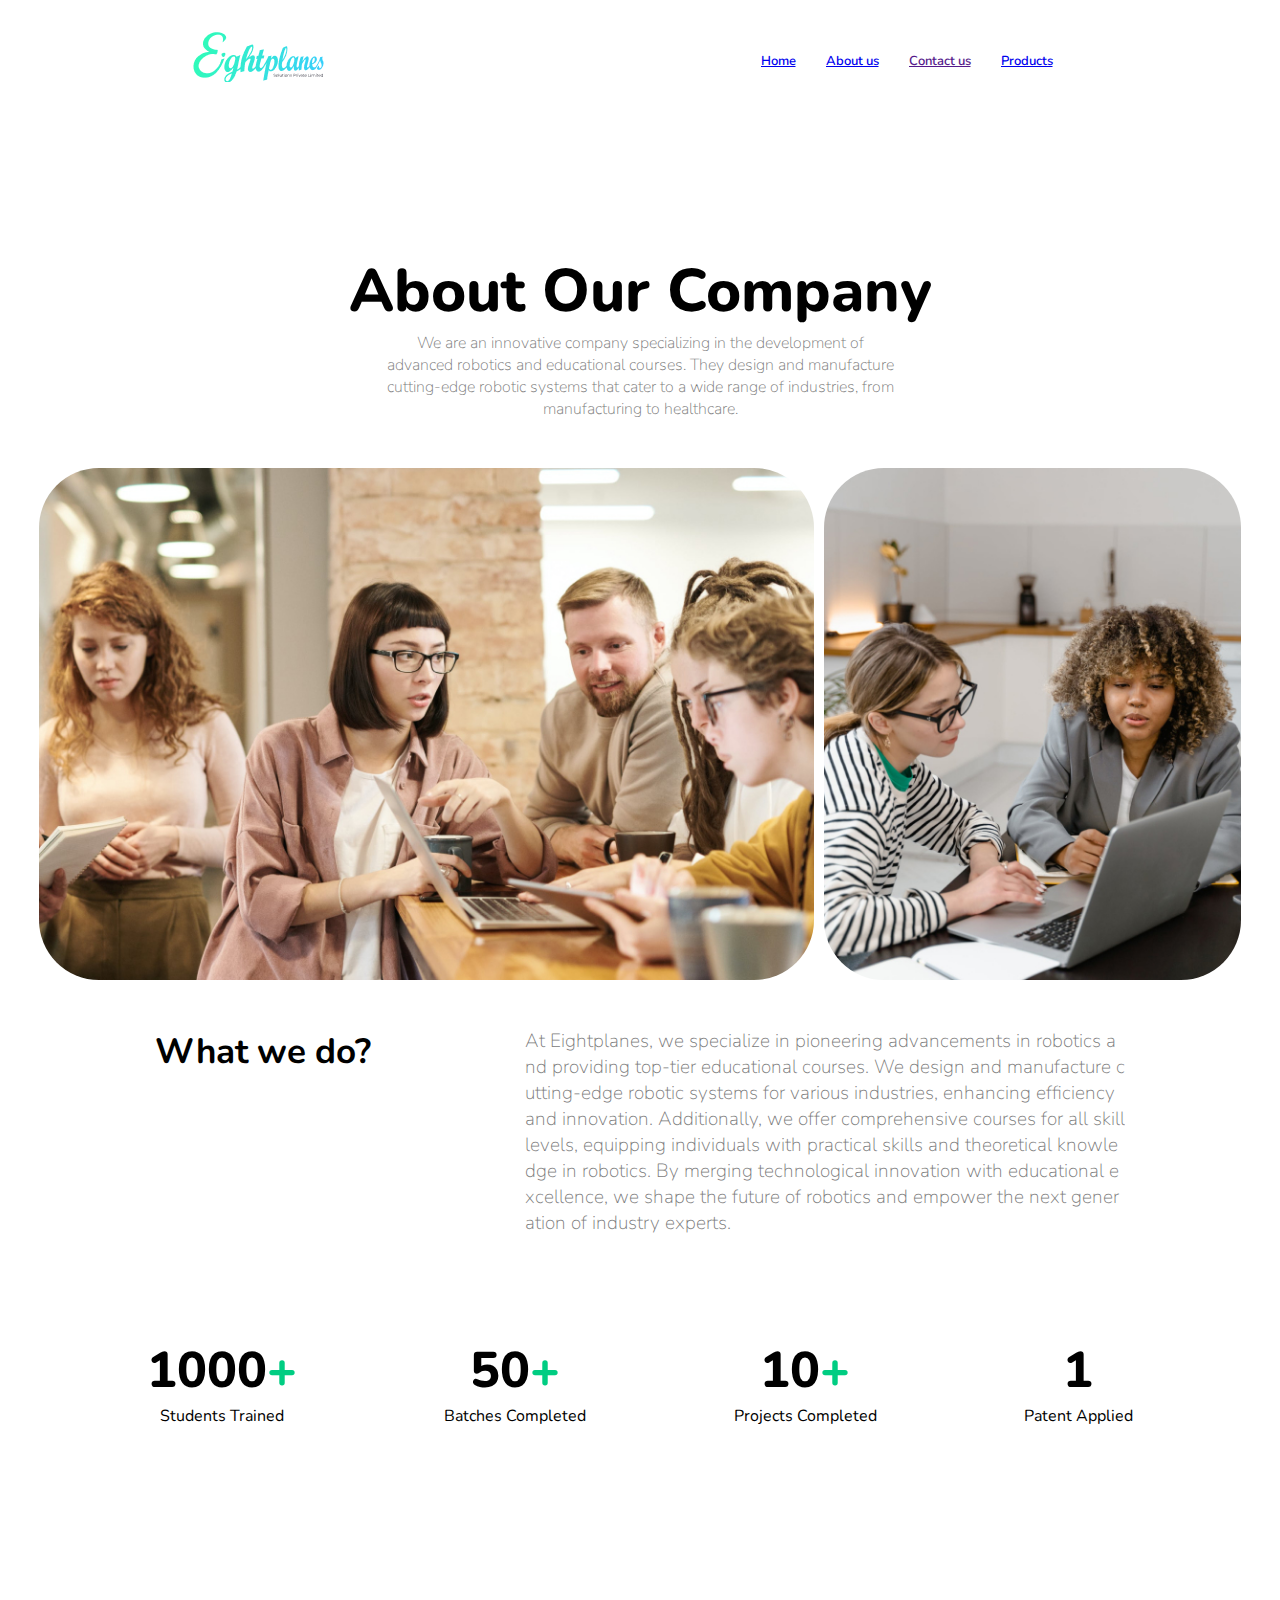
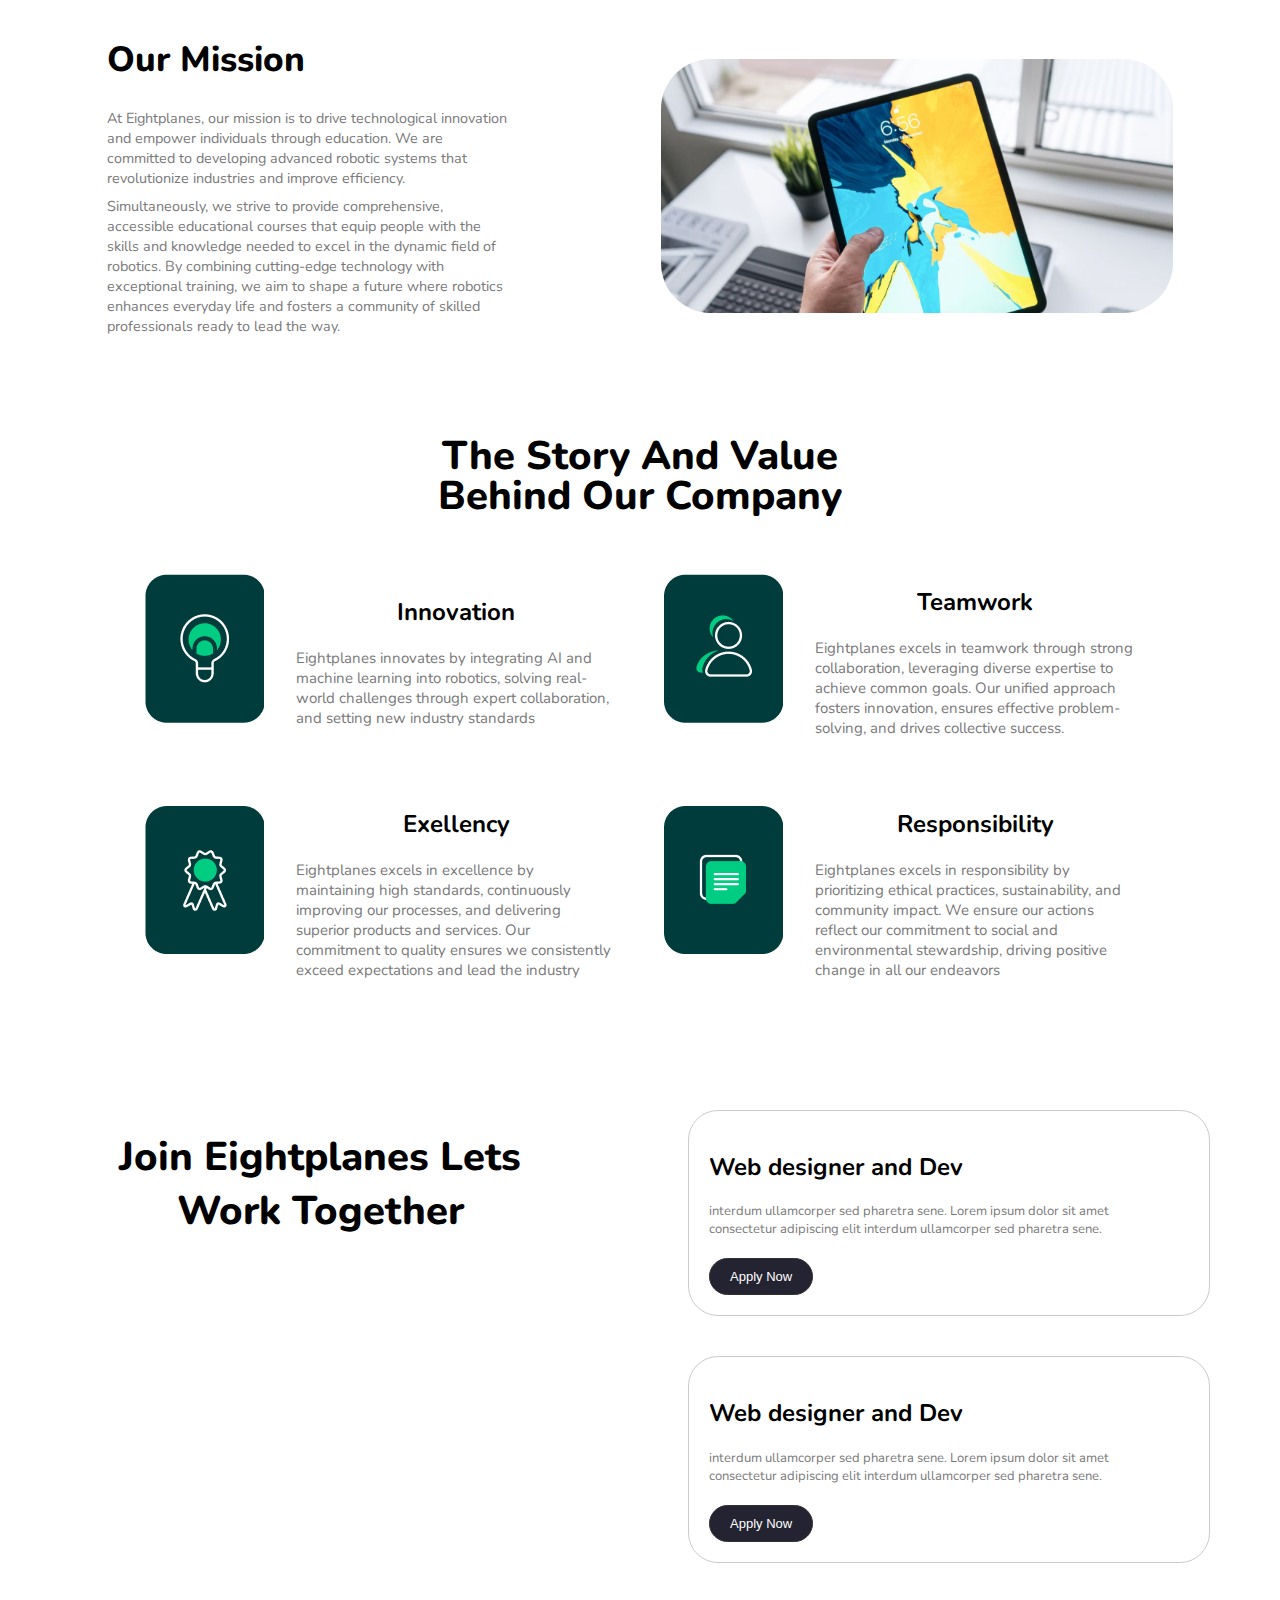
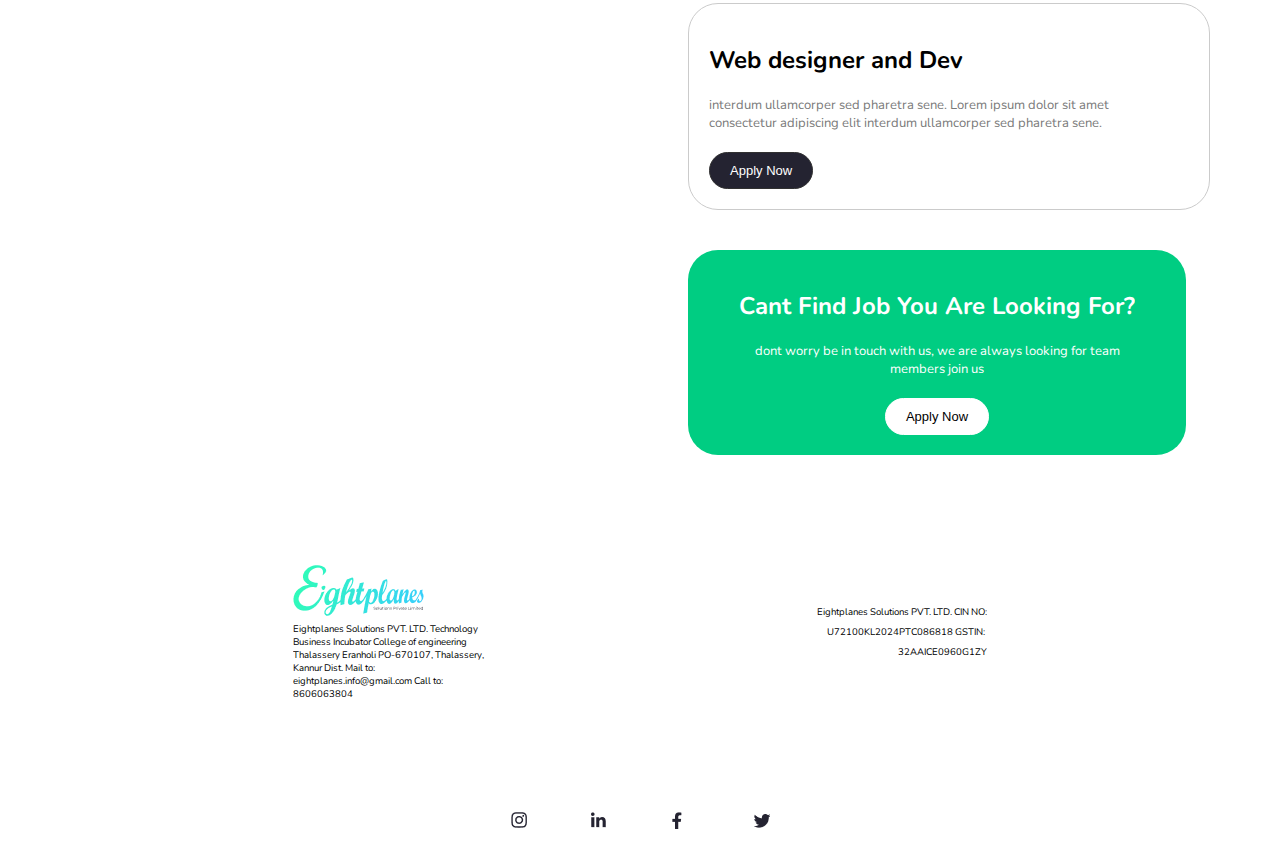
==== commit 5a93aa6c: "Update About.html" ====
--- a/About.html
+++ b/About.html
@@ -30,7 +30,7 @@
         <p><a href="index.html">Home</a></p>
         <p><a href="#">About us</a></p>
         <p><a href="">Contact us</a></p>
-        <p class="odd"><a href="">Products</a></p>
+        <p class="odd"><a href="#projectsections1">Products</a></p>
       </div>
       <div class="toggle_btn">
         <i class="fa-solid fa-bars"></i>
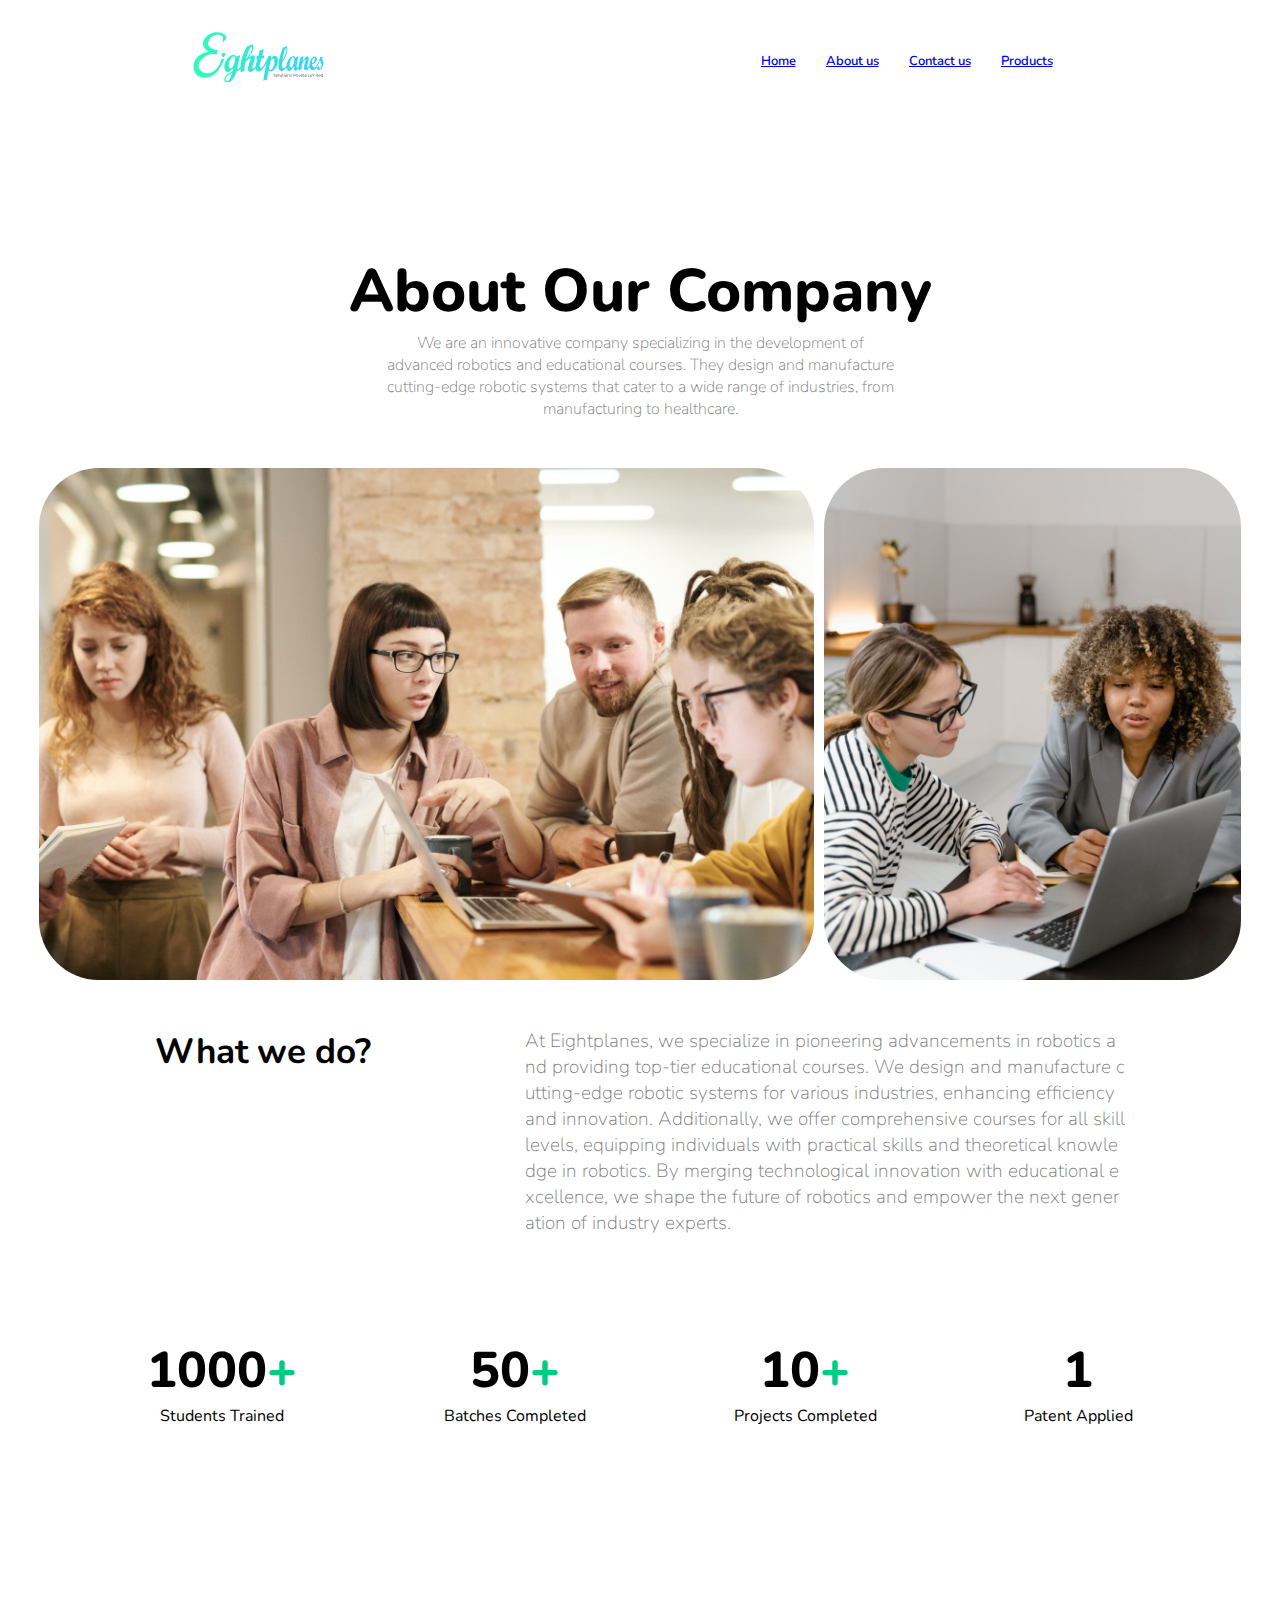
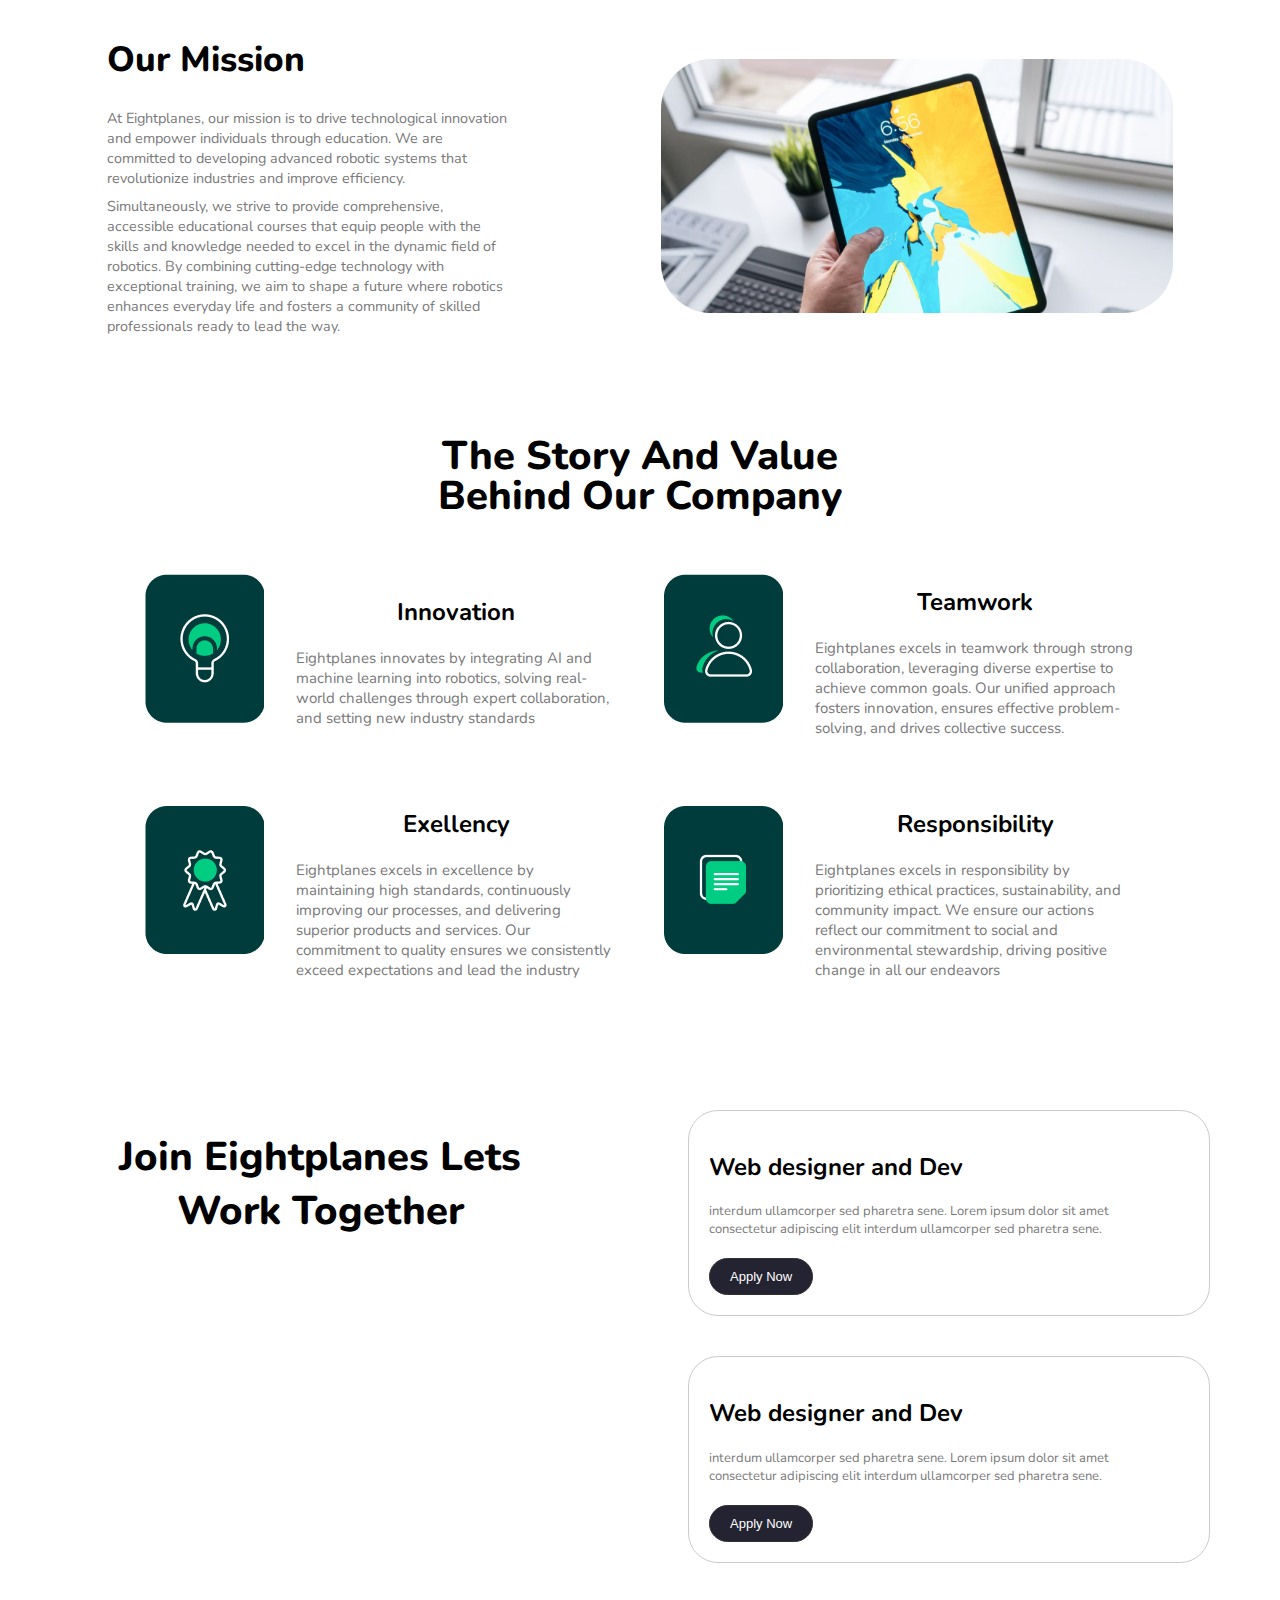
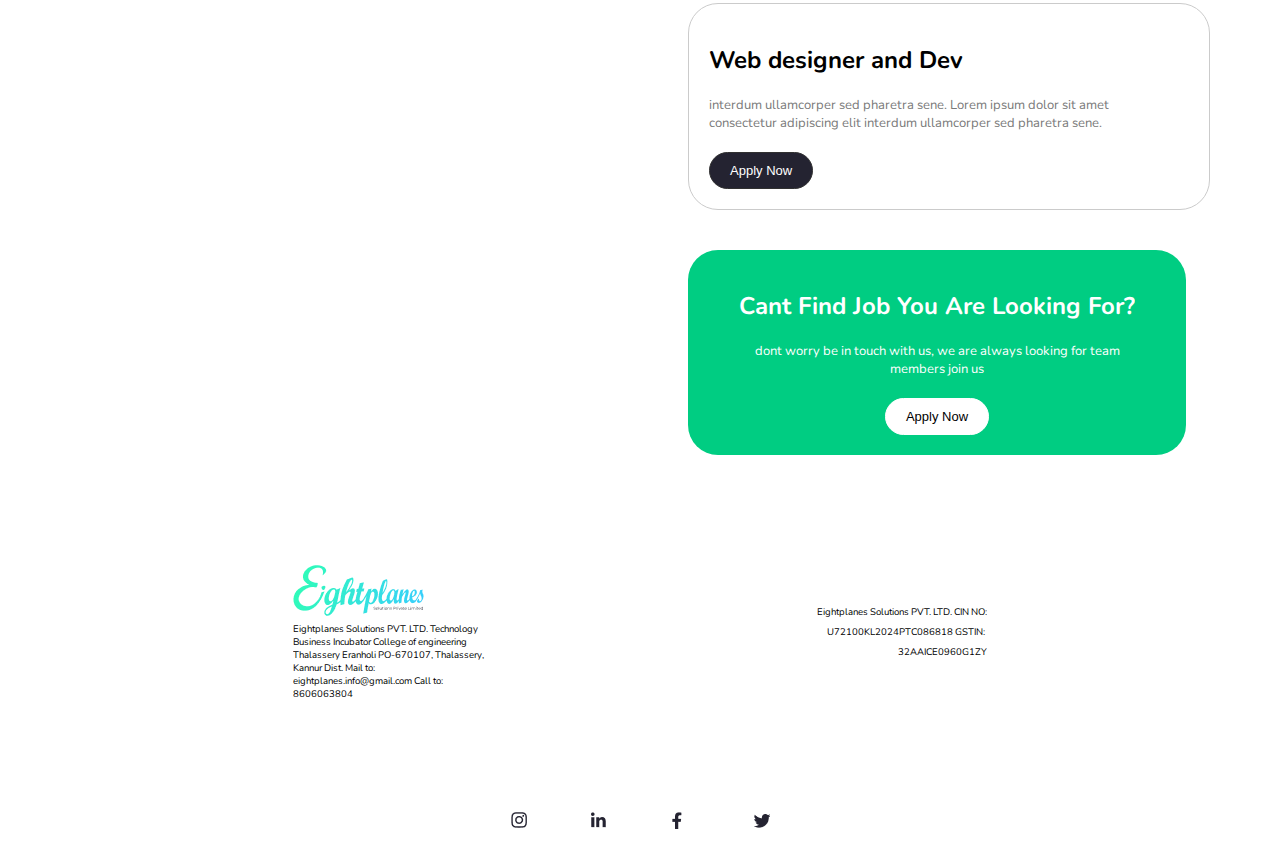
==== commit de142db8: "Update About.html" ====
--- a/About.html
+++ b/About.html
@@ -29,7 +29,7 @@
       <div class="list">
         <p><a href="index.html">Home</a></p>
         <p><a href="#">About us</a></p>
-        <p><a href="">Contact us</a></p>
+        <p><a href="#contactpage">Contact us</a></p>
         <p class="odd"><a href="#projectsections1">Products</a></p>
       </div>
       <div class="toggle_btn">
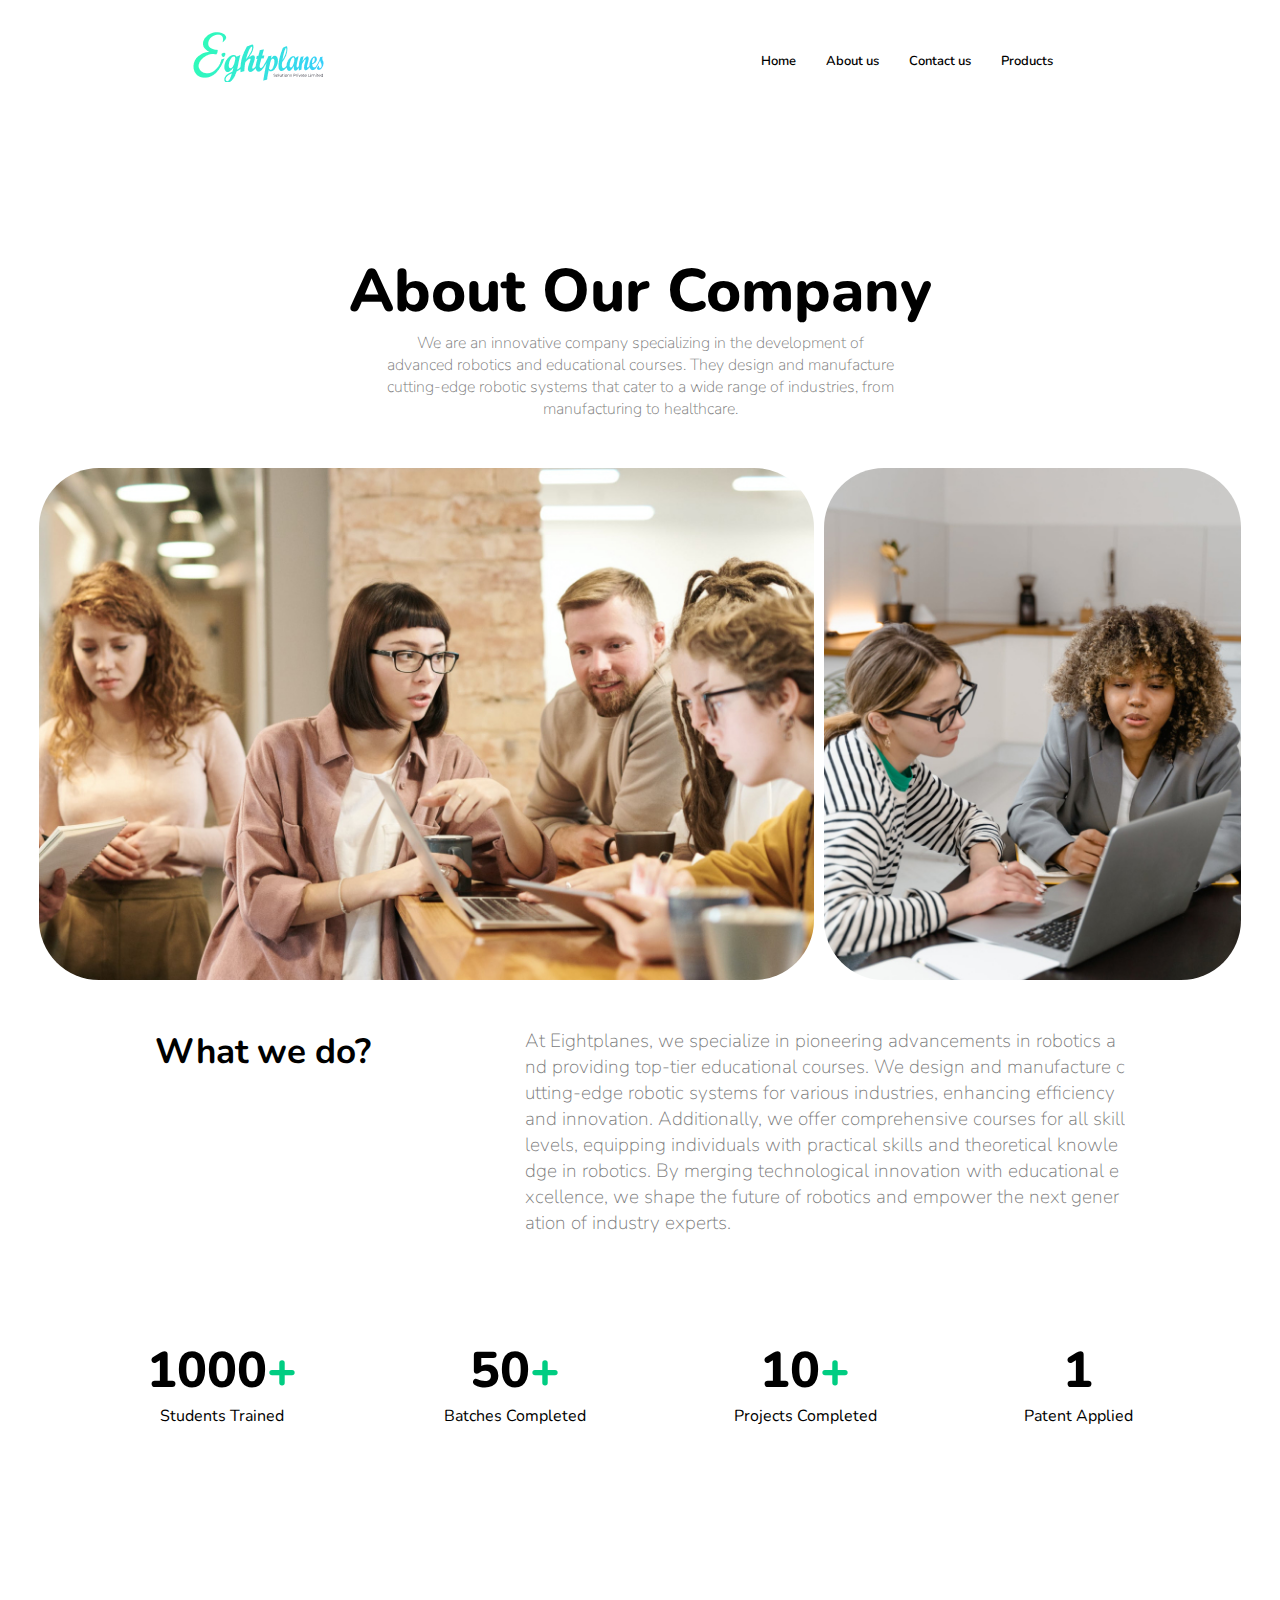
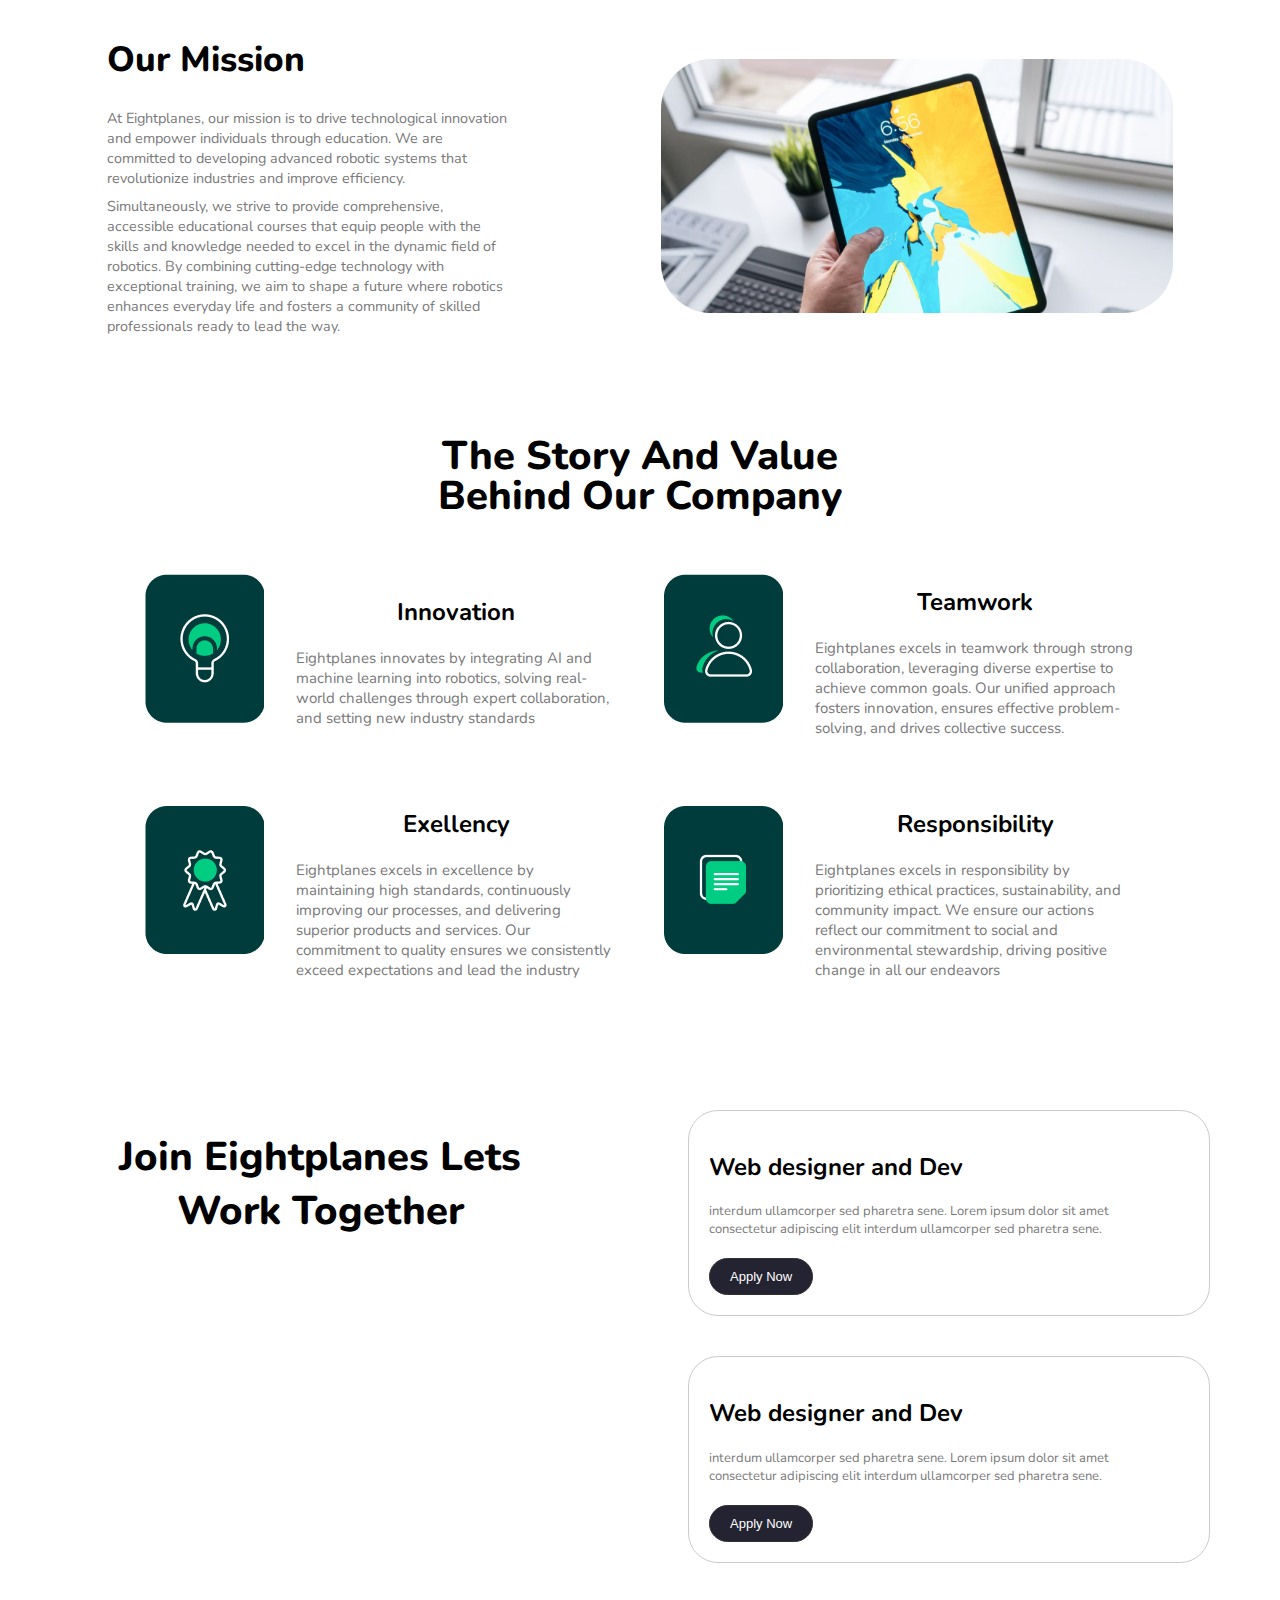
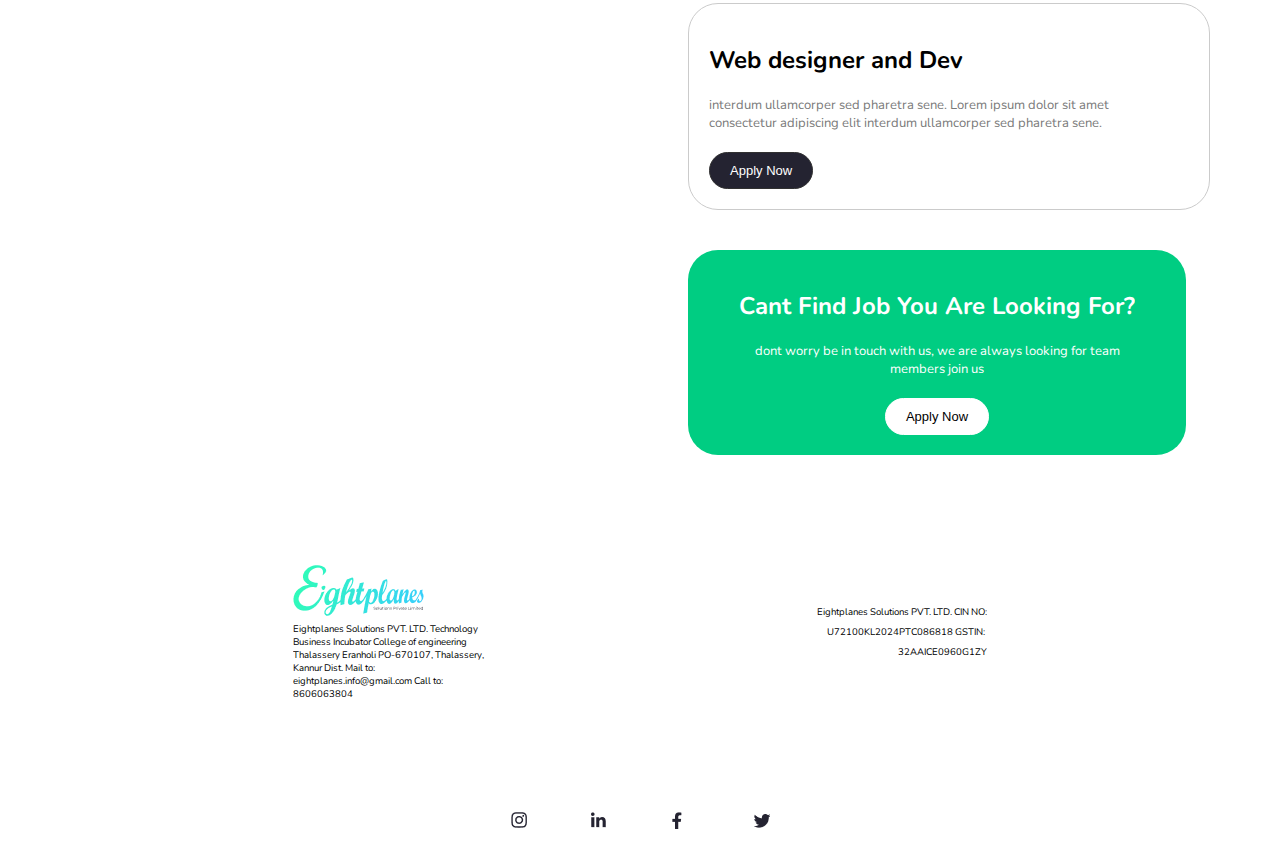
==== commit c3f7abb5: "Update About.html" ====
--- a/About.html
+++ b/About.html
@@ -9,7 +9,7 @@
     />
     <meta charset="UTF-8" />
     <meta name="viewport" content="width=device-width, initial-scale=1.0" />
-    <link rel="stylesheet" href="/About_Styles.css" />
+    <link rel="stylesheet" href="About_Styles.css" />
     <link
       rel="stylesheet"
       href="https://cdnjs.cloudflare.com/ajax/libs/font-awesome/6.6.0/css/all.min.css"
--- a/About_Styles.css
+++ b/About_Styles.css
@@ -4,6 +4,11 @@
 
 h1 {
   margin: 0px;
+}
+a {
+  text-decoration: none;
+  color: black;
+  font-family: "Nunito", sans-serif;
 }
 body {
   font-family: "Nunito", sans-serif;
